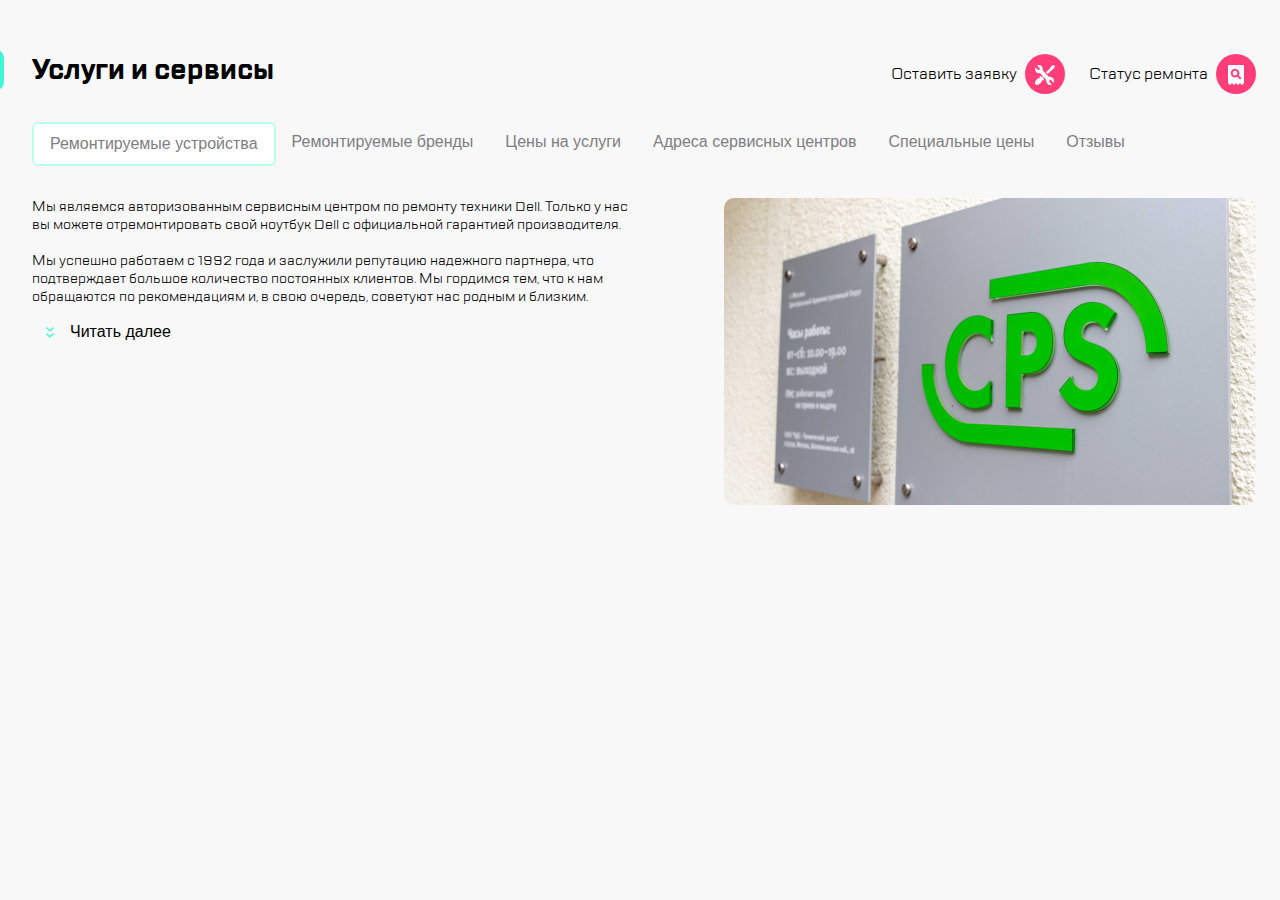
==== index.html @ 0f8582aa "image fix" ====
<!DOCTYPE html>
<html lang="ru">

<head>
    <meta charset="utf-8">
    <title>Сайт 1.3</title>
    <link rel="stylesheet" href="./styles/style.css">
    <link rel="stylesheet" href="./styles/buttons.css">
    <link rel="stylesheet" href="./styles/header.css">
    <link rel="stylesheet" href="./styles/main.css">
    <meta name="viewport" content="width=device-width, initial-scale=1">
</head>

<body>
    <header class="header">
        <section class="left-side">
            <ul class="left-side__buttons">
                <li><a href="" class="button menu-logo"></a></li>
            </ul>
            <img src="svg/logo.svg" class="logo">
        </section>
        <section class="right-side">
            <ul class="right-side__contacts-buttons">
                <li><a href="" class="button phone-logo"></a></li>
                <li><a href="" class="button chat-logo"></a></li>
                <li><a href="" class="button people-logo"></a></li>
            </ul>
            <ul class="right-side__service-buttons">
                <li><a href="" class="button service-logo"></a></li>
                <li><a href="" class="button search-logo"></a></li>
            </ul>
        </section>
    </header>
    <main class="main">
        <section class="title">
            <h1 class="title__text">Услуги и сервисы</h1>
            <ul class="title__buttons">
                <li>
                    <a href="#">
                        Оставить заявку
                        <button type="button" class="button service-logo"></button>
                    </a>
                </li>
                <li>
                    <a href="#">
                        Статус ремонта
                        <button type="button" class="button search-logo"></button>
                    </a>
                </li>
            </ul>
        </section>
        <nav class="nav">
            <ul class="nav__list">
                <li><button class="nav__button nav__button--active">Ремонтируемые устройства</button></li>
                <li><button class="nav__button">Ремонтируемые бренды</button></li>
                <li><button class="nav__button">Цены на услуги</button></li>
                <li><button class="nav__button">Адреса сервисных центров</button></li>
                <li><button class="nav__button">Специальные цены</button></li>
                <li><button class="nav__button">Отзывы</button></li>
            </ul>
        </nav>

        <article class="content">
            <div class="container">
                <div class="container__text">
                    <!-- TODO -->
                    <p>
                        Мы являемся авторизованным сервисным центром по ремонту техники Dell. Только у нас вы можете
                        отремонтировать свой ноутбук Dell с официальной гарантией производителя.
                    </p>
                    <br>
                    <p>
                        Мы успешно работаем с 1992 года и заслужили репутацию надежного партнера, что подтверждает
                        большое
                        количество постоянных клиентов. Мы гордимся тем, что к нам обращаются по рекомендациям и, в свою
                        очередь, советуют нас родным и близким.
                    </p>
                </div>
                <button class="more-button">
                    <img src="svg/readmore.svg" alt="" class="more-button__image">
                    <p class="more-button__text">Читать далее</p>
                </button>
            </div>
            <div class="image-container">
                <img src="./images/img.png" alt="CPS Logo" class="image-container__image">
            </div>
        </article>
    </main>
</body>

</html>
---- styles/style.css ----
.title {
    box-sizing: border-box;
    display: flex;
    align-items: center;
    justify-content: space-between;
}

.main {
    margin: 16px;
}

.title__text {
    font-size: 28px;
    font-family: "TTLakes";
    font-weight: 900;
    line-height: 40px;
    margin-top: 8px;
    margin-bottom: 16px;
}

.title__text::before {
    content: "";
    position: absolute;
    left: -4px;
    border-left: 8px solid #41F6D7;
    border-top-right-radius: 10px;
    border-bottom-right-radius: 10px;
    height: 40px;
}


.title__buttons {
    display: none;
}

.title__buttons li a {
    margin-left: 24px;
}

.title__buttons li a {
    color: black;
    font-size: 16px;
    display: flex;
    align-items: center;
}

.title__buttons li a button {
    margin-left: 8px;
}


.nav__list {
    display: flex;
    white-space: pre;
    overflow: hidden;
    overflow-x: scroll;
    scrollbar-width: none;
    -ms-overflow-style: none;
    margin: 8px 0px;
}

.nav__list::-webkit-scrollbar {
    width: 0;
    height: 0;
}

.nav__button {
    color: #7E7E82;
    font-size: 16px;
    line-height: 24px;
    background-color: #F8F8F8;
    padding: 8px 16px;
}

.nav__button--active {
    background-color: white;
    border: 2px solid #B8FFEC;
    border-radius: 6px;
}


.content {
    display: flex;
    flex-direction: column;
    justify-content: space-between;
}

.container__text {
    /* TODO */
    font-size: 14px;
    line-height: 18px;
    margin: 16px 0px;
    overflow: hidden;
    display: -webkit-box;
    -webkit-line-clamp: 3;
    -webkit-box-orient: vertical;

}

.more-button {
    display: flex;
    background-color: #F8F8F8;
    align-items: center;
    font-size: 16px;
}

.more-button * {
    padding: 0px 8px;
}

.image-container {
    margin-top: 16px;
    display: flex;
    justify-content: center;
    padding-bottom: 0;
}

.image-container img {
    max-width: 100%;
}

@media (min-width:768px) {

    .main {
        margin: 24px;
    }

    .nav__list {
        margin: 16px 0px;
    }

    .content {
        flex-direction: row;
    }

    .container {
        max-width: 50%;
    }

    .container__text {
        -webkit-line-clamp: 5;
    }

    .image-container {
        margin-left: 48px;
    }

    .image-container img {
        border-radius: 10px;
    }
}

@media(min-width:1120px) {
    .main {
        margin-left: 32px;
        margin-top: 42px;
    }

    .title__buttons {
        display: flex;
    }

    .nav__list {
        flex-wrap: wrap;
    }

    .image-container {
        margin-left: 36px;
    }

    .container__text {
        /* TODO */
        display: block;

    }
}

/*
.navigation__menu {
    display: flex;
    overflow-y: scroll;
    scrollbar-width: none;
    -ms-overflow-style: none;
    list-style: none;
    font-size: 16px;
    text-decoration: none;
}

.navigation__menu li:first-child {
    border: 2px solid #B8FFEC;
    border-radius: 6px;
    background-color: white;
}

.navigation__menu::-webkit-scrollbar {
    width: 0;
    height: 0;
}
/*
---- styles/buttons.css ----
.button {
    width: 40px;
    height: 40px;
    background-color: #FF3E79;
    border-radius: 50%;
    display: flex;
    justify-content: center;
    align-items: center;
}

.chat-logo::before {
    content: url("data:image/svg+xml,%3Csvg width='20' height='20' viewBox='0 0 20 20' fill='none' xmlns='http://www.w3.org/2000/svg'%3E%3Cpath fill-rule='evenodd' clip-rule='evenodd' d='M18 0H2C0.9 0 0.01 0.9 0.01 2L0 20L4 15H18C19.1 15 20 14.1 20 13V2C20 0.9 19.1 0 18 0ZM11 11H5C4.45 11 4 10.55 4 10C4 9.45 4.45 9 5 9H11C11.55 9 12 9.45 12 10C12 10.55 11.55 11 11 11ZM15 6H5C4.45 6 4 5.55 4 5C4 4.45 4.45 4 5 4H15C15.55 4 16 4.45 16 5C16 5.55 15.55 6 15 6Z' fill='white'/%3E%3C/svg%3E%0A");
    padding-top: 5px;
}

.people-logo::before {
    content: url("data:image/svg+xml,%3Csvg width='20' height='18' viewBox='0 0 20 18' fill='none' xmlns='http://www.w3.org/2000/svg'%3E%3Cpath d='M10.5 9C12.9853 9 15 6.98528 15 4.5C15 2.01472 12.9853 0 10.5 0C8.01472 0 6 2.01472 6 4.5C6 6.98528 8.01472 9 10.5 9Z' fill='white'/%3E%3Cpath d='M0.0165859 16.6118C-0.113065 17.3412 0.535191 18 1.33903 18H18.6604C19.4902 18 20.1125 17.3412 19.9829 16.6118C19.2309 12.4 15.0561 10 9.99973 10C4.94333 10 0.768563 12.4 0.0165859 16.6118Z' fill='white'/%3E%3C/svg%3E%0A");
    padding-top: 4px;
}

.menu-logo::before {
    content: url("data:image/svg+xml,%3Csvg width='18' height='16' viewBox='0 0 18 16' fill='none' xmlns='http://www.w3.org/2000/svg'%3E%3Cpath fill-rule='evenodd' clip-rule='evenodd' d='M0 1C0 0.447715 0.447715 0 1 0H17C17.5523 0 18 0.447715 18 1C18 1.55228 17.5523 2 17 2H1C0.447716 2 0 1.55228 0 1ZM0 8C0 7.44772 0.447715 7 1 7H9C9.55228 7 10 7.44772 10 8C10 8.55229 9.55229 9 9 9H1C0.447715 9 0 8.55229 0 8ZM1 14C0.447715 14 0 14.4477 0 15C0 15.5523 0.447716 16 1 16H13C13.5523 16 14 15.5523 14 15C14 14.4477 13.5523 14 13 14H1Z' fill='white'/%3E%3C/svg%3E%0A");
    padding-top: 4.5px;
}

.phone-logo::before {
    content: url("data:image/svg+xml,%3Csvg width='18' height='18' viewBox='0 0 18 18' fill='none' xmlns='http://www.w3.org/2000/svg'%3E%3Cpath fill-rule='evenodd' clip-rule='evenodd' d='M1.76019 12.25L4.30019 11.96C4.91019 11.89 5.51019 12.1 5.94019 12.53L7.78019 14.37C10.6102 12.93 12.9302 10.62 14.3702 7.78L12.5202 5.93C12.0902 5.5 11.8802 4.9 11.9502 4.29L12.2402 1.77C12.3602 0.76 13.2102 0 14.2302 0H15.9602C17.0902 0 18.0302 0.94 17.9602 2.07C17.4302 10.61 10.6002 17.43 2.07019 17.96C0.940193 18.03 0.00019455 17.09 0.00019455 15.96V14.23C-0.00980545 13.22 0.750193 12.37 1.76019 12.25Z' fill='white'/%3E%3C/svg%3E%0A");
    padding-top: 4px;
}

.search-logo::before {
    content: url("data:image/svg+xml,%3Csvg width='16' height='20' viewBox='0 0 16 20' fill='none' xmlns='http://www.w3.org/2000/svg'%3E%3Cpath fill-rule='evenodd' clip-rule='evenodd' d='M0 1C0 0.447715 0.447715 0 1 0H15C15.5523 0 16 0.447716 16 1V18.5C15.1716 18.5 14.5001 19.1715 14.5 19.9999H13.5C13.4999 19.1715 12.8284 18.5 12 18.5C11.1716 18.5 10.5001 19.1715 10.5 19.9999H9.5C9.49994 19.1715 8.82839 18.5 8 18.5C7.17161 18.5 6.50006 19.1715 6.5 19.9999H5.5C5.49994 19.1715 4.82839 18.5 4 18.5C3.17161 18.5 2.50006 19.1715 2.5 19.9999H1.5C1.49994 19.1715 0.828392 18.5 0 18.5V1ZM9.41635 11.7884C8.55361 12.3444 7.47039 12.5936 6.32965 12.3827C4.52748 12.0472 3.08957 10.5327 2.85951 8.71142C2.49524 5.82612 4.94926 3.42012 7.85383 3.88023C9.656 4.1678 11.1035 5.644 11.4007 7.43652C11.5828 8.54846 11.324 9.57413 10.7872 10.4273L12.8961 12.5265C13.2699 12.9004 13.2699 13.5138 12.8961 13.8877C12.5126 14.2711 11.8991 14.2711 11.5253 13.8973L9.41635 11.7884ZM4.70588 8.05882C4.70588 6.76 5.76 5.70588 7.05882 5.70588C8.35765 5.70588 9.41177 6.76 9.41177 8.05882C9.41177 9.35765 8.35765 10.4118 7.05882 10.4118C5.76 10.4118 4.70588 9.35765 4.70588 8.05882Z' fill='white'/%3E%3C/svg%3E%0A");
    padding-top: 5px;
}

.service-logo::before {
    content: url("data:image/svg+xml,%3Csvg width='20' height='20' viewBox='0 0 20 20' fill='none' xmlns='http://www.w3.org/2000/svg'%3E%3Cpath d='M8.25807 13.4583L8.66685 13.0494L6.94998 11.3322L6.54121 11.7411L6.33682 11.5367C6.0098 11.1687 5.68278 10.9643 5.35575 11.0052C5.11049 11.0052 4.9061 11.1687 4.74259 11.414C4.49732 11.8229 4.61996 12.2726 4.66083 12.5588C4.66083 12.6406 4.70171 12.6815 4.70171 12.7632C4.70171 12.8859 4.70171 13.0494 4.41557 13.0903C4.00679 13.213 3.47538 13.3356 2.94397 13.6218C2.20817 14.0307 1.71764 14.3987 1.4315 14.7666C-0.0809772 16.7291 0.000778159 18.4055 0.000778159 18.4872C0.000778159 18.6099 0.0416558 18.6917 0.123411 18.7325L1.22711 19.8773C1.30886 19.9591 1.39062 20 1.47237 20C1.47237 20 1.51325 20 1.59501 20C2.00378 20 3.47538 19.9182 5.19224 18.569C5.56014 18.2828 5.92804 17.7922 6.33682 17.0562C6.62296 16.5656 6.78647 16.0341 6.86823 15.5844C6.94998 15.2982 7.07262 15.2982 7.19525 15.2982C7.23613 15.2982 7.31788 15.339 7.39964 15.339C7.56315 15.3799 7.72666 15.4208 7.93105 15.4208C8.13544 15.4208 8.33983 15.3799 8.54421 15.2573C8.78948 15.0937 8.95299 14.8893 8.99387 14.644C9.03475 14.3169 8.87123 13.9898 8.50334 13.7036L8.25807 13.4583Z' fill='white'/%3E%3Cpath d='M16.884 4.87841L18.0188 4.32603C18.0609 4.28354 18.1449 4.24105 18.1869 4.19856L19.9101 1.86157C20.0362 1.69161 20.0362 1.43667 19.8681 1.3092L18.6913 0.119458C18.5652 -0.00801422 18.313 -0.0505049 18.1449 0.076967L15.8333 1.81908C15.7913 1.86157 15.7493 1.90406 15.7072 1.98905L15.1609 3.13629L11 7.21539L12.7652 9L16.884 4.87841Z' fill='white'/%3E%3Cpath d='M17.8527 13.0448C16.8636 12.0036 15.4393 11.6288 14.0941 12.0036L7.64527 5.17331C7.72439 4.79848 7.76396 4.46529 7.76396 4.09046C7.76396 3.04926 7.36832 2.00806 6.61661 1.21675C5.58796 0.0922529 4.04498 -0.282579 2.6207 0.217197C2.54157 0.258845 2.42288 0.383789 2.38331 0.550381C2.38331 0.675325 2.42288 0.800269 2.50201 0.925213L4.44062 2.96597C4.87582 3.42409 4.87582 4.21541 4.44062 4.67353C4.00542 5.13166 3.25371 5.13166 2.81851 4.67353L0.8799 2.63278C0.76121 2.54949 0.642519 2.50784 0.484265 2.54949C0.365574 2.54949 0.246884 2.67443 0.20732 2.79937C-0.267442 4.25705 0.0886295 5.88133 1.11728 6.96417C1.82943 7.75549 2.85808 8.17197 3.88673 8.17197C4.20324 8.17197 4.55931 8.13032 4.87582 8.04702L11.3642 14.8773C11.0082 16.2933 11.4038 17.7927 12.3533 18.8339C13.105 19.6252 14.0546 20 15.0832 20C15.5184 20 15.914 19.9167 16.3492 19.7918C16.4679 19.7501 16.5866 19.6252 16.6262 19.5002C16.6658 19.3753 16.6262 19.2087 16.5075 19.1254L14.5689 17.0846C14.3711 16.8764 14.2128 16.5432 14.2128 16.21C14.2128 15.8768 14.3315 15.5853 14.5689 15.3354C14.8063 15.0855 15.0832 14.9606 15.3997 14.9606C15.7162 14.9606 15.9932 15.0855 16.2306 15.3354L18.1692 17.3762C18.2879 17.4595 18.4065 17.5011 18.5252 17.5011C18.6439 17.4595 18.7626 17.3762 18.8022 17.2512C18.9209 16.8348 19 16.3766 19 15.9185C19 14.8356 18.6044 13.7944 17.8527 13.0448Z' fill='white'/%3E%3C/svg%3E%0A");
    padding-top: 5px;
}
---- styles/header.css ----
.header {
    display: flex;
    background-color: white;
    height: 88px;
    justify-content: space-between;
}

/* left side*/
.logo {
    height: 50px;
}

.left-side {
    display: flex;
    justify-content: center;
    align-items: center;
}

.left-side__buttons {
    padding: 24px 15px;
}

/*right side*/

.right-side {
    padding: 24px 16px 24px 0px;
    display: flex;
    align-items: center;
}

.right-side__service-buttons {
    display: flex;
    align-items: center;
}

.right-side__service-buttons li {
    display: flex;
    align-items: center;
    padding-left: 16px;
}

.right-side__service-buttons li:first-of-type {
    padding-left: 20px;
    border-left: 1px solid #EAEAEA;
    height: 32px;
}


.right-side__contacts-buttons {
    display: none;
}

.right-side__contacts-buttons li {
    margin-right: 16px
}

.right-side__contacts-buttons li:last-of-type {
    margin-right: 20px
}

@media (min-width:768px) {

    /*left side*/
    .left-side__buttons li {
        display: flex;
        align-items: center;
        border-right: 1px solid #EAEAEA;
        height: 32px;
        padding-right: 20px;
    }

    .left-side__buttons {
        padding: 24px 20px 24px 24px;
    }

    /*right side*/
    .right-side {
        padding-right: 24px;
    }

    .right-side__contacts-buttons {
        display: flex;
    }
}

@media(min-width:1120px) {
    .header {
        display: none;
    }
}
---- styles/main.css ----
@font-face {
    font-family: "TTLakes";
    font-style: bold;
    font-weight: 900;
    src: url("../fontes/TTLakes-Bold.ttf"),
        url("../fontes/TTLakes-Bold.woff") format("woff"),
        url("../fontes/TTLakes-Bold.eot") format("eot"),
}

@font-face {
    font-family: "TTLakes";
    font-style: normal;
    font-weight: 500;
    src: url("../fontes/TTLakes-Regular.ttf"),
        url("../fontes/TTLakes-Regular.woff2") format("woff2"),
        url("../fontes/TTLakes-Regular.woff") format("woff"),
        url("../fontes/TTLakes-Regular.eot") format("eot")
}

html {
    box-sizing: border-box;
}

body {
    margin: 0;
    background-color: #F8F8F8;
    font-family: "TTLakes";
    font-weight: 500;
}

ul,
li,
p {
    margin: 0;
    padding: 0;
    list-style: none;
}

a {
    text-decoration: none;
    color: #7E7E82
}

button {
    border: 0;
    cursor: pointer;
}
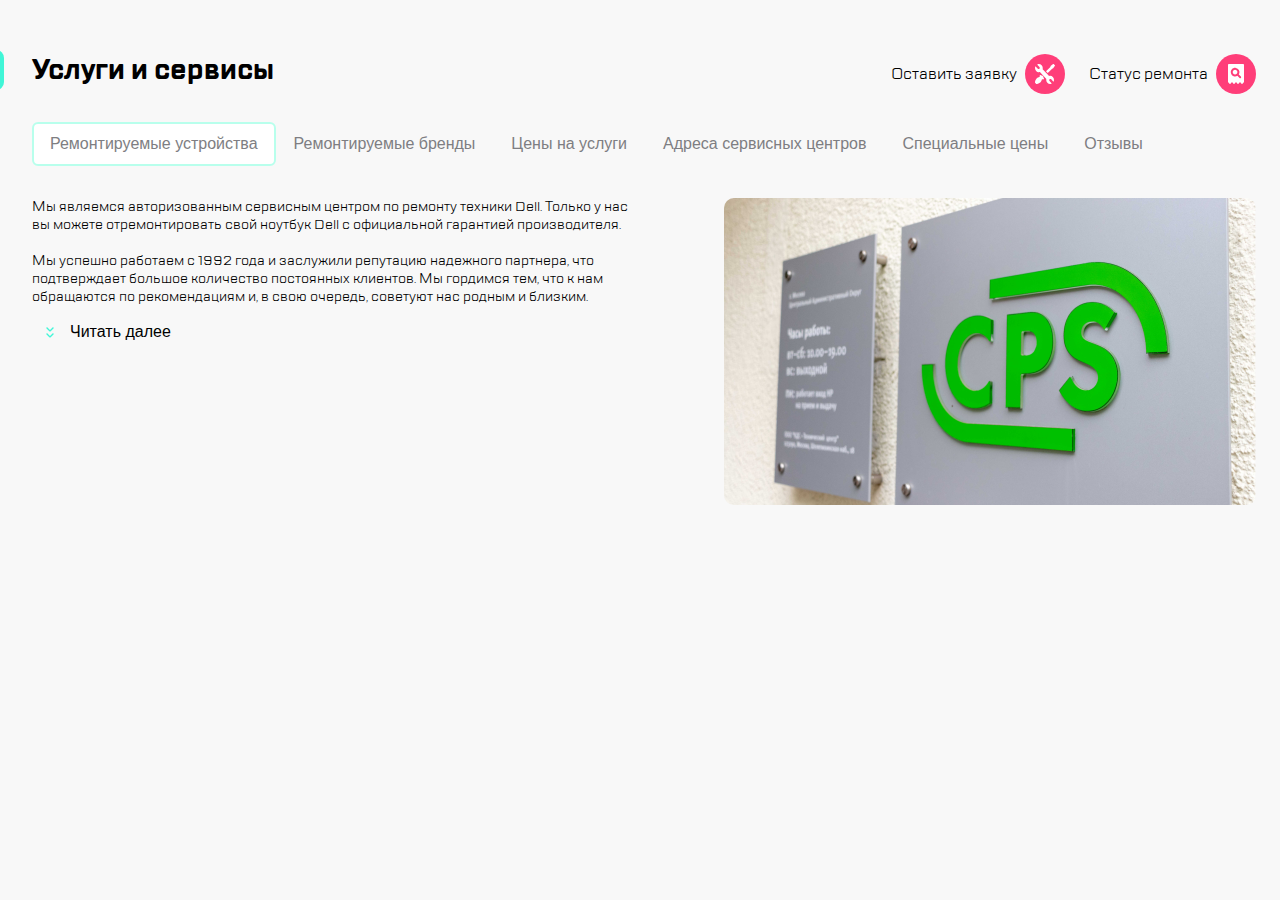
==== commit f3ca329c: "fix" ====
--- a/index.html
+++ b/index.html
@@ -1,91 +1,143 @@
 <!DOCTYPE html>
 <html lang="ru">
+  <head>
+    <meta charset="utf-8" />
+    <title>Сайт 1.3</title>
+    <link rel="stylesheet" href="./styles/style.css" />
+    <link rel="stylesheet" href="./styles/buttons.css" />
+    <link rel="stylesheet" href="./styles/header.css" />
+    <link rel="stylesheet" href="./styles/main.css" />
+    <meta name="viewport" content="width=device-width, initial-scale=1" />
+  </head>
 
-<head>
-    <meta charset="utf-8">
-    <title>Сайт 1.3</title>
-    <link rel="stylesheet" href="./styles/style.css">
-    <link rel="stylesheet" href="./styles/buttons.css">
-    <link rel="stylesheet" href="./styles/header.css">
-    <link rel="stylesheet" href="./styles/main.css">
-    <meta name="viewport" content="width=device-width, initial-scale=1">
-</head>
-
-<body>
+  <body>
     <header class="header">
-        <section class="left-side">
-            <ul class="left-side__buttons">
-                <li><a href="" class="button menu-logo"></a></li>
-            </ul>
-            <img src="svg/logo.svg" class="logo">
-        </section>
-        <section class="right-side">
-            <ul class="right-side__contacts-buttons">
-                <li><a href="" class="button phone-logo"></a></li>
-                <li><a href="" class="button chat-logo"></a></li>
-                <li><a href="" class="button people-logo"></a></li>
-            </ul>
-            <ul class="right-side__service-buttons">
-                <li><a href="" class="button service-logo"></a></li>
-                <li><a href="" class="button search-logo"></a></li>
-            </ul>
-        </section>
+      <section class="left-side">
+        <ul class="left-side__buttons">
+          <li><a href="#" class="button menu-logo" aria-label="Меню"></a></li>
+        </ul>
+        <img src="./assets/icons/logo.svg" class="logo" />
+      </section>
+      <section class="right-side">
+        <ul class="right-side__contacts-buttons">
+          <li>
+            <a href="#" class="button phone-logo" aria-label="Звонок"></a>
+          </li>
+          <li><a href="#" class="button chat-logo" aria-label="Чат"></a></li>
+          <li>
+            <a
+              href="#"
+              class="button people-logo"
+              aria-label="Личный кабинет"
+            ></a>
+          </li>
+        </ul>
+        <ul class="right-side__service-buttons">
+          <li>
+            <a
+              href="#"
+              class="button service-logo"
+              aria-label="Оставить заявку"
+            ></a>
+          </li>
+          <li>
+            <a
+              href="#"
+              class="button search-logo"
+              aria-label="Статус ремонта"
+            ></a>
+          </li>
+        </ul>
+      </section>
     </header>
     <main class="main">
-        <section class="title">
-            <h1 class="title__text">Услуги и сервисы</h1>
-            <ul class="title__buttons">
-                <li>
-                    <a href="#">
-                        Оставить заявку
-                        <button type="button" class="button service-logo"></button>
-                    </a>
-                </li>
-                <li>
-                    <a href="#">
-                        Статус ремонта
-                        <button type="button" class="button search-logo"></button>
-                    </a>
-                </li>
-            </ul>
-        </section>
-        <nav class="nav">
-            <ul class="nav__list">
-                <li><button class="nav__button nav__button--active">Ремонтируемые устройства</button></li>
-                <li><button class="nav__button">Ремонтируемые бренды</button></li>
-                <li><button class="nav__button">Цены на услуги</button></li>
-                <li><button class="nav__button">Адреса сервисных центров</button></li>
-                <li><button class="nav__button">Специальные цены</button></li>
-                <li><button class="nav__button">Отзывы</button></li>
-            </ul>
-        </nav>
+      <section class="title">
+        <h1 class="title__text">Услуги и сервисы</h1>
+        <ul class="title__buttons">
+          <li>
+            <a href="#" aria-label="Оставить заявку">
+              Оставить заявку
+              <div class="button service-logo"></div>
+            </a>
+          </li>
+          <li>
+            <a href="#" aria-label="Статус ремонта">
+              Статус ремонта
+              <div class="button search-logo"></div>
+            </a>
+          </li>
+        </ul>
+      </section>
+      <nav class="nav">
+        <ul class="nav__list">
+          <li>
+            <button
+              class="nav__button"
+              autofocus
+              aria-label="Ремонтируемые устройства"
+            >
+              Ремонтируемые устройства
+            </button>
+          </li>
+          <li>
+            <button class="nav__button" aria-label="Ремонтируемые бренды">
+              Ремонтируемые бренды
+            </button>
+          </li>
+          <li>
+            <button class="nav__button" aria-label="Цены на услуги">
+              Цены на услуги
+            </button>
+          </li>
+          <li>
+            <button class="nav__button" aria-label="Адреса сервисных центров">
+              Адреса сервисных центров
+            </button>
+          </li>
+          <li>
+            <button class="nav__button" aria-label="Специальные цены">
+              Специальные цены
+            </button>
+          </li>
+          <li>
+            <button class="nav__button" aria-label="Отзывы">Отзывы</button>
+          </li>
+        </ul>
+      </nav>
 
-        <article class="content">
-            <div class="container">
-                <div class="container__text">
-                    <!-- TODO -->
-                    <p>
-                        Мы являемся авторизованным сервисным центром по ремонту техники Dell. Только у нас вы можете
-                        отремонтировать свой ноутбук Dell с официальной гарантией производителя.
-                    </p>
-                    <br>
-                    <p>
-                        Мы успешно работаем с 1992 года и заслужили репутацию надежного партнера, что подтверждает
-                        большое
-                        количество постоянных клиентов. Мы гордимся тем, что к нам обращаются по рекомендациям и, в свою
-                        очередь, советуют нас родным и близким.
-                    </p>
-                </div>
-                <button class="more-button">
-                    <img src="svg/readmore.svg" alt="" class="more-button__image">
-                    <p class="more-button__text">Читать далее</p>
-                </button>
-            </div>
-            <div class="image-container">
-                <img src="./images/img.png" alt="CPS Logo" class="image-container__image">
-            </div>
-        </article>
+      <article class="content">
+        <div class="container">
+          <div class="container__text">
+            <p>
+              Мы являемся авторизованным сервисным центром по ремонту техники
+              Dell. Только у нас вы можете отремонтировать свой ноутбук Dell с
+              официальной гарантией производителя.
+            </p>
+            <br />
+            <p>
+              Мы успешно работаем с 1992 года и заслужили репутацию надежного
+              партнера, что подтверждает большое количество постоянных клиентов.
+              Мы гордимся тем, что к нам обращаются по рекомендациям и, в свою
+              очередь, советуют нас родным и близким.
+            </p>
+          </div>
+          <button class="more-button" aria-label="Читать далее">
+            <img
+              src="./assets/icons/readmore.svg"
+              alt=""
+              class="more-button__image"
+            />
+            <p class="more-button__text">Читать далее</p>
+          </button>
+        </div>
+        <div class="image-container">
+          <img
+            src="./assets/images/img.png"
+            alt="CPS Logo"
+            class="image-container__image"
+          />
+        </div>
+      </article>
     </main>
-</body>
-
-</html>+  </body>
+</html>
--- a/styles/style.css
+++ b/styles/style.css
@@ -1,199 +1,169 @@
 .title {
-    box-sizing: border-box;
-    display: flex;
-    align-items: center;
-    justify-content: space-between;
+  box-sizing: border-box;
+  display: flex;
+  align-items: center;
+  justify-content: space-between;
 }
 
 .main {
-    margin: 16px;
+  margin: 16px;
 }
 
 .title__text {
-    font-size: 28px;
-    font-family: "TTLakes";
-    font-weight: 900;
-    line-height: 40px;
-    margin-top: 8px;
-    margin-bottom: 16px;
+  font-size: 28px;
+  font-family: "TTLakes";
+  font-weight: 900;
+  line-height: 40px;
+  margin-top: 8px;
+  margin-bottom: 16px;
 }
 
 .title__text::before {
-    content: "";
-    position: absolute;
-    left: -4px;
-    border-left: 8px solid #41F6D7;
-    border-top-right-radius: 10px;
-    border-bottom-right-radius: 10px;
-    height: 40px;
+  content: "";
+  position: absolute;
+  left: -4px;
+  border-left: 8px solid #41f6d7;
+  border-top-right-radius: 10px;
+  border-bottom-right-radius: 10px;
+  height: 40px;
 }
 
-
 .title__buttons {
-    display: none;
+  display: none;
 }
 
 .title__buttons li a {
-    margin-left: 24px;
+  margin-left: 24px;
 }
 
 .title__buttons li a {
-    color: black;
-    font-size: 16px;
-    display: flex;
-    align-items: center;
+  color: black;
+  font-size: 16px;
+  display: flex;
+  align-items: center;
 }
 
-.title__buttons li a button {
-    margin-left: 8px;
+.title__buttons li a * {
+  margin-left: 8px;
 }
 
-
 .nav__list {
-    display: flex;
-    white-space: pre;
-    overflow: hidden;
-    overflow-x: scroll;
-    scrollbar-width: none;
-    -ms-overflow-style: none;
-    margin: 8px 0px;
+  display: flex;
+  white-space: pre;
+  overflow: hidden;
+  overflow-x: scroll;
+  scrollbar-width: none;
+  -ms-overflow-style: none;
+  margin: 8px 0px;
+  white-space: nowrap;
 }
 
 .nav__list::-webkit-scrollbar {
-    width: 0;
-    height: 0;
+  width: 0;
+  height: 0;
 }
 
 .nav__button {
-    color: #7E7E82;
-    font-size: 16px;
-    line-height: 24px;
-    background-color: #F8F8F8;
-    padding: 8px 16px;
+  color: #7e7e82;
+  font-size: 16px;
+  line-height: 24px;
+  padding: 8px 16px;
+  border: 2px solid rgba(0, 0, 0, 0);
 }
 
-.nav__button--active {
-    background-color: white;
-    border: 2px solid #B8FFEC;
-    border-radius: 6px;
+.nav__button:focus,
+.nav__button:active {
+  background-color: white;
+  border: 2px solid #b8ffec;
+  border-radius: 6px;
+  outline: none;
 }
 
-
 .content {
-    display: flex;
-    flex-direction: column;
-    justify-content: space-between;
+  display: flex;
+  flex-direction: column;
+  justify-content: space-between;
 }
 
 .container__text {
-    /* TODO */
-    font-size: 14px;
-    line-height: 18px;
-    margin: 16px 0px;
-    overflow: hidden;
-    display: -webkit-box;
-    -webkit-line-clamp: 3;
-    -webkit-box-orient: vertical;
-
+  font-size: 14px;
+  line-height: 18px;
+  margin: 16px 0px;
+  overflow: hidden;
+  display: -webkit-box;
+  -webkit-line-clamp: 3;
+  -webkit-box-orient: vertical;
 }
 
 .more-button {
-    display: flex;
-    background-color: #F8F8F8;
-    align-items: center;
-    font-size: 16px;
+  display: flex;
+  align-items: center;
+  font-size: 16px;
 }
 
 .more-button * {
-    padding: 0px 8px;
+  padding: 0px 8px;
 }
 
 .image-container {
-    margin-top: 16px;
-    display: flex;
-    justify-content: center;
-    padding-bottom: 0;
+  margin-top: 16px;
+  display: flex;
+  justify-content: center;
+  padding-bottom: 0;
 }
 
 .image-container img {
-    max-width: 100%;
+  max-width: 100%;
+}
+@media (min-width: 768px) {
+  .main {
+    margin: 24px;
+  }
+
+  .nav__list {
+    margin: 16px 0px;
+  }
+
+  .content {
+    flex-direction: row;
+  }
+
+  .container {
+    max-width: 50%;
+  }
+
+  .container__text {
+    -webkit-line-clamp: 5;
+  }
+
+  .image-container {
+    margin-left: 48px;
+  }
+
+  .image-container img {
+    border-radius: 10px;
+  }
 }
 
-@media (min-width:768px) {
+@media (min-width: 1120px) {
+  .main {
+    margin-left: 32px;
+    margin-top: 42px;
+  }
 
-    .main {
-        margin: 24px;
-    }
+  .title__buttons {
+    display: flex;
+  }
 
-    .nav__list {
-        margin: 16px 0px;
-    }
+  .nav__list {
+    flex-wrap: wrap;
+  }
 
-    .content {
-        flex-direction: row;
-    }
+  .image-container {
+    margin-left: 36px;
+  }
 
-    .container {
-        max-width: 50%;
-    }
-
-    .container__text {
-        -webkit-line-clamp: 5;
-    }
-
-    .image-container {
-        margin-left: 48px;
-    }
-
-    .image-container img {
-        border-radius: 10px;
-    }
+  .container__text {
+    display: block;
+  }
 }
-
-@media(min-width:1120px) {
-    .main {
-        margin-left: 32px;
-        margin-top: 42px;
-    }
-
-    .title__buttons {
-        display: flex;
-    }
-
-    .nav__list {
-        flex-wrap: wrap;
-    }
-
-    .image-container {
-        margin-left: 36px;
-    }
-
-    .container__text {
-        /* TODO */
-        display: block;
-
-    }
-}
-
-/*
-.navigation__menu {
-    display: flex;
-    overflow-y: scroll;
-    scrollbar-width: none;
-    -ms-overflow-style: none;
-    list-style: none;
-    font-size: 16px;
-    text-decoration: none;
-}
-
-.navigation__menu li:first-child {
-    border: 2px solid #B8FFEC;
-    border-radius: 6px;
-    background-color: white;
-}
-
-.navigation__menu::-webkit-scrollbar {
-    width: 0;
-    height: 0;
-}
-/*--- a/styles/buttons.css
+++ b/styles/buttons.css
@@ -1,39 +1,39 @@
 .button {
-    width: 40px;
-    height: 40px;
-    background-color: #FF3E79;
-    border-radius: 50%;
-    display: flex;
-    justify-content: center;
-    align-items: center;
+  width: 40px;
+  height: 40px;
+  background-color: #ff3e79;
+  border-radius: 50%;
+  display: flex;
+  justify-content: center;
+  align-items: center;
 }
 
 .chat-logo::before {
-    content: url("data:image/svg+xml,%3Csvg width='20' height='20' viewBox='0 0 20 20' fill='none' xmlns='http://www.w3.org/2000/svg'%3E%3Cpath fill-rule='evenodd' clip-rule='evenodd' d='M18 0H2C0.9 0 0.01 0.9 0.01 2L0 20L4 15H18C19.1 15 20 14.1 20 13V2C20 0.9 19.1 0 18 0ZM11 11H5C4.45 11 4 10.55 4 10C4 9.45 4.45 9 5 9H11C11.55 9 12 9.45 12 10C12 10.55 11.55 11 11 11ZM15 6H5C4.45 6 4 5.55 4 5C4 4.45 4.45 4 5 4H15C15.55 4 16 4.45 16 5C16 5.55 15.55 6 15 6Z' fill='white'/%3E%3C/svg%3E%0A");
-    padding-top: 5px;
+  content: url("data:image/svg+xml,%3Csvg width='20' height='20' viewBox='0 0 20 20' fill='none' xmlns='http://www.w3.org/2000/svg'%3E%3Cpath fill-rule='evenodd' clip-rule='evenodd' d='M18 0H2C0.9 0 0.01 0.9 0.01 2L0 20L4 15H18C19.1 15 20 14.1 20 13V2C20 0.9 19.1 0 18 0ZM11 11H5C4.45 11 4 10.55 4 10C4 9.45 4.45 9 5 9H11C11.55 9 12 9.45 12 10C12 10.55 11.55 11 11 11ZM15 6H5C4.45 6 4 5.55 4 5C4 4.45 4.45 4 5 4H15C15.55 4 16 4.45 16 5C16 5.55 15.55 6 15 6Z' fill='white'/%3E%3C/svg%3E%0A");
+  padding-top: 5px;
 }
 
 .people-logo::before {
-    content: url("data:image/svg+xml,%3Csvg width='20' height='18' viewBox='0 0 20 18' fill='none' xmlns='http://www.w3.org/2000/svg'%3E%3Cpath d='M10.5 9C12.9853 9 15 6.98528 15 4.5C15 2.01472 12.9853 0 10.5 0C8.01472 0 6 2.01472 6 4.5C6 6.98528 8.01472 9 10.5 9Z' fill='white'/%3E%3Cpath d='M0.0165859 16.6118C-0.113065 17.3412 0.535191 18 1.33903 18H18.6604C19.4902 18 20.1125 17.3412 19.9829 16.6118C19.2309 12.4 15.0561 10 9.99973 10C4.94333 10 0.768563 12.4 0.0165859 16.6118Z' fill='white'/%3E%3C/svg%3E%0A");
-    padding-top: 4px;
+  content: url("data:image/svg+xml,%3Csvg width='20' height='18' viewBox='0 0 20 18' fill='none' xmlns='http://www.w3.org/2000/svg'%3E%3Cpath d='M10.5 9C12.9853 9 15 6.98528 15 4.5C15 2.01472 12.9853 0 10.5 0C8.01472 0 6 2.01472 6 4.5C6 6.98528 8.01472 9 10.5 9Z' fill='white'/%3E%3Cpath d='M0.0165859 16.6118C-0.113065 17.3412 0.535191 18 1.33903 18H18.6604C19.4902 18 20.1125 17.3412 19.9829 16.6118C19.2309 12.4 15.0561 10 9.99973 10C4.94333 10 0.768563 12.4 0.0165859 16.6118Z' fill='white'/%3E%3C/svg%3E%0A");
+  padding-top: 4px;
 }
 
 .menu-logo::before {
-    content: url("data:image/svg+xml,%3Csvg width='18' height='16' viewBox='0 0 18 16' fill='none' xmlns='http://www.w3.org/2000/svg'%3E%3Cpath fill-rule='evenodd' clip-rule='evenodd' d='M0 1C0 0.447715 0.447715 0 1 0H17C17.5523 0 18 0.447715 18 1C18 1.55228 17.5523 2 17 2H1C0.447716 2 0 1.55228 0 1ZM0 8C0 7.44772 0.447715 7 1 7H9C9.55228 7 10 7.44772 10 8C10 8.55229 9.55229 9 9 9H1C0.447715 9 0 8.55229 0 8ZM1 14C0.447715 14 0 14.4477 0 15C0 15.5523 0.447716 16 1 16H13C13.5523 16 14 15.5523 14 15C14 14.4477 13.5523 14 13 14H1Z' fill='white'/%3E%3C/svg%3E%0A");
-    padding-top: 4.5px;
+  content: url("data:image/svg+xml,%3Csvg width='18' height='16' viewBox='0 0 18 16' fill='none' xmlns='http://www.w3.org/2000/svg'%3E%3Cpath fill-rule='evenodd' clip-rule='evenodd' d='M0 1C0 0.447715 0.447715 0 1 0H17C17.5523 0 18 0.447715 18 1C18 1.55228 17.5523 2 17 2H1C0.447716 2 0 1.55228 0 1ZM0 8C0 7.44772 0.447715 7 1 7H9C9.55228 7 10 7.44772 10 8C10 8.55229 9.55229 9 9 9H1C0.447715 9 0 8.55229 0 8ZM1 14C0.447715 14 0 14.4477 0 15C0 15.5523 0.447716 16 1 16H13C13.5523 16 14 15.5523 14 15C14 14.4477 13.5523 14 13 14H1Z' fill='white'/%3E%3C/svg%3E%0A");
+  padding-top: 4.5px;
 }
 
 .phone-logo::before {
-    content: url("data:image/svg+xml,%3Csvg width='18' height='18' viewBox='0 0 18 18' fill='none' xmlns='http://www.w3.org/2000/svg'%3E%3Cpath fill-rule='evenodd' clip-rule='evenodd' d='M1.76019 12.25L4.30019 11.96C4.91019 11.89 5.51019 12.1 5.94019 12.53L7.78019 14.37C10.6102 12.93 12.9302 10.62 14.3702 7.78L12.5202 5.93C12.0902 5.5 11.8802 4.9 11.9502 4.29L12.2402 1.77C12.3602 0.76 13.2102 0 14.2302 0H15.9602C17.0902 0 18.0302 0.94 17.9602 2.07C17.4302 10.61 10.6002 17.43 2.07019 17.96C0.940193 18.03 0.00019455 17.09 0.00019455 15.96V14.23C-0.00980545 13.22 0.750193 12.37 1.76019 12.25Z' fill='white'/%3E%3C/svg%3E%0A");
-    padding-top: 4px;
+  content: url("data:image/svg+xml,%3Csvg width='18' height='18' viewBox='0 0 18 18' fill='none' xmlns='http://www.w3.org/2000/svg'%3E%3Cpath fill-rule='evenodd' clip-rule='evenodd' d='M1.76019 12.25L4.30019 11.96C4.91019 11.89 5.51019 12.1 5.94019 12.53L7.78019 14.37C10.6102 12.93 12.9302 10.62 14.3702 7.78L12.5202 5.93C12.0902 5.5 11.8802 4.9 11.9502 4.29L12.2402 1.77C12.3602 0.76 13.2102 0 14.2302 0H15.9602C17.0902 0 18.0302 0.94 17.9602 2.07C17.4302 10.61 10.6002 17.43 2.07019 17.96C0.940193 18.03 0.00019455 17.09 0.00019455 15.96V14.23C-0.00980545 13.22 0.750193 12.37 1.76019 12.25Z' fill='white'/%3E%3C/svg%3E%0A");
+  padding-top: 4px;
 }
 
 .search-logo::before {
-    content: url("data:image/svg+xml,%3Csvg width='16' height='20' viewBox='0 0 16 20' fill='none' xmlns='http://www.w3.org/2000/svg'%3E%3Cpath fill-rule='evenodd' clip-rule='evenodd' d='M0 1C0 0.447715 0.447715 0 1 0H15C15.5523 0 16 0.447716 16 1V18.5C15.1716 18.5 14.5001 19.1715 14.5 19.9999H13.5C13.4999 19.1715 12.8284 18.5 12 18.5C11.1716 18.5 10.5001 19.1715 10.5 19.9999H9.5C9.49994 19.1715 8.82839 18.5 8 18.5C7.17161 18.5 6.50006 19.1715 6.5 19.9999H5.5C5.49994 19.1715 4.82839 18.5 4 18.5C3.17161 18.5 2.50006 19.1715 2.5 19.9999H1.5C1.49994 19.1715 0.828392 18.5 0 18.5V1ZM9.41635 11.7884C8.55361 12.3444 7.47039 12.5936 6.32965 12.3827C4.52748 12.0472 3.08957 10.5327 2.85951 8.71142C2.49524 5.82612 4.94926 3.42012 7.85383 3.88023C9.656 4.1678 11.1035 5.644 11.4007 7.43652C11.5828 8.54846 11.324 9.57413 10.7872 10.4273L12.8961 12.5265C13.2699 12.9004 13.2699 13.5138 12.8961 13.8877C12.5126 14.2711 11.8991 14.2711 11.5253 13.8973L9.41635 11.7884ZM4.70588 8.05882C4.70588 6.76 5.76 5.70588 7.05882 5.70588C8.35765 5.70588 9.41177 6.76 9.41177 8.05882C9.41177 9.35765 8.35765 10.4118 7.05882 10.4118C5.76 10.4118 4.70588 9.35765 4.70588 8.05882Z' fill='white'/%3E%3C/svg%3E%0A");
-    padding-top: 5px;
+  content: url("data:image/svg+xml,%3Csvg width='16' height='20' viewBox='0 0 16 20' fill='none' xmlns='http://www.w3.org/2000/svg'%3E%3Cpath fill-rule='evenodd' clip-rule='evenodd' d='M0 1C0 0.447715 0.447715 0 1 0H15C15.5523 0 16 0.447716 16 1V18.5C15.1716 18.5 14.5001 19.1715 14.5 19.9999H13.5C13.4999 19.1715 12.8284 18.5 12 18.5C11.1716 18.5 10.5001 19.1715 10.5 19.9999H9.5C9.49994 19.1715 8.82839 18.5 8 18.5C7.17161 18.5 6.50006 19.1715 6.5 19.9999H5.5C5.49994 19.1715 4.82839 18.5 4 18.5C3.17161 18.5 2.50006 19.1715 2.5 19.9999H1.5C1.49994 19.1715 0.828392 18.5 0 18.5V1ZM9.41635 11.7884C8.55361 12.3444 7.47039 12.5936 6.32965 12.3827C4.52748 12.0472 3.08957 10.5327 2.85951 8.71142C2.49524 5.82612 4.94926 3.42012 7.85383 3.88023C9.656 4.1678 11.1035 5.644 11.4007 7.43652C11.5828 8.54846 11.324 9.57413 10.7872 10.4273L12.8961 12.5265C13.2699 12.9004 13.2699 13.5138 12.8961 13.8877C12.5126 14.2711 11.8991 14.2711 11.5253 13.8973L9.41635 11.7884ZM4.70588 8.05882C4.70588 6.76 5.76 5.70588 7.05882 5.70588C8.35765 5.70588 9.41177 6.76 9.41177 8.05882C9.41177 9.35765 8.35765 10.4118 7.05882 10.4118C5.76 10.4118 4.70588 9.35765 4.70588 8.05882Z' fill='white'/%3E%3C/svg%3E%0A");
+  padding-top: 5px;
 }
 
 .service-logo::before {
-    content: url("data:image/svg+xml,%3Csvg width='20' height='20' viewBox='0 0 20 20' fill='none' xmlns='http://www.w3.org/2000/svg'%3E%3Cpath d='M8.25807 13.4583L8.66685 13.0494L6.94998 11.3322L6.54121 11.7411L6.33682 11.5367C6.0098 11.1687 5.68278 10.9643 5.35575 11.0052C5.11049 11.0052 4.9061 11.1687 4.74259 11.414C4.49732 11.8229 4.61996 12.2726 4.66083 12.5588C4.66083 12.6406 4.70171 12.6815 4.70171 12.7632C4.70171 12.8859 4.70171 13.0494 4.41557 13.0903C4.00679 13.213 3.47538 13.3356 2.94397 13.6218C2.20817 14.0307 1.71764 14.3987 1.4315 14.7666C-0.0809772 16.7291 0.000778159 18.4055 0.000778159 18.4872C0.000778159 18.6099 0.0416558 18.6917 0.123411 18.7325L1.22711 19.8773C1.30886 19.9591 1.39062 20 1.47237 20C1.47237 20 1.51325 20 1.59501 20C2.00378 20 3.47538 19.9182 5.19224 18.569C5.56014 18.2828 5.92804 17.7922 6.33682 17.0562C6.62296 16.5656 6.78647 16.0341 6.86823 15.5844C6.94998 15.2982 7.07262 15.2982 7.19525 15.2982C7.23613 15.2982 7.31788 15.339 7.39964 15.339C7.56315 15.3799 7.72666 15.4208 7.93105 15.4208C8.13544 15.4208 8.33983 15.3799 8.54421 15.2573C8.78948 15.0937 8.95299 14.8893 8.99387 14.644C9.03475 14.3169 8.87123 13.9898 8.50334 13.7036L8.25807 13.4583Z' fill='white'/%3E%3Cpath d='M16.884 4.87841L18.0188 4.32603C18.0609 4.28354 18.1449 4.24105 18.1869 4.19856L19.9101 1.86157C20.0362 1.69161 20.0362 1.43667 19.8681 1.3092L18.6913 0.119458C18.5652 -0.00801422 18.313 -0.0505049 18.1449 0.076967L15.8333 1.81908C15.7913 1.86157 15.7493 1.90406 15.7072 1.98905L15.1609 3.13629L11 7.21539L12.7652 9L16.884 4.87841Z' fill='white'/%3E%3Cpath d='M17.8527 13.0448C16.8636 12.0036 15.4393 11.6288 14.0941 12.0036L7.64527 5.17331C7.72439 4.79848 7.76396 4.46529 7.76396 4.09046C7.76396 3.04926 7.36832 2.00806 6.61661 1.21675C5.58796 0.0922529 4.04498 -0.282579 2.6207 0.217197C2.54157 0.258845 2.42288 0.383789 2.38331 0.550381C2.38331 0.675325 2.42288 0.800269 2.50201 0.925213L4.44062 2.96597C4.87582 3.42409 4.87582 4.21541 4.44062 4.67353C4.00542 5.13166 3.25371 5.13166 2.81851 4.67353L0.8799 2.63278C0.76121 2.54949 0.642519 2.50784 0.484265 2.54949C0.365574 2.54949 0.246884 2.67443 0.20732 2.79937C-0.267442 4.25705 0.0886295 5.88133 1.11728 6.96417C1.82943 7.75549 2.85808 8.17197 3.88673 8.17197C4.20324 8.17197 4.55931 8.13032 4.87582 8.04702L11.3642 14.8773C11.0082 16.2933 11.4038 17.7927 12.3533 18.8339C13.105 19.6252 14.0546 20 15.0832 20C15.5184 20 15.914 19.9167 16.3492 19.7918C16.4679 19.7501 16.5866 19.6252 16.6262 19.5002C16.6658 19.3753 16.6262 19.2087 16.5075 19.1254L14.5689 17.0846C14.3711 16.8764 14.2128 16.5432 14.2128 16.21C14.2128 15.8768 14.3315 15.5853 14.5689 15.3354C14.8063 15.0855 15.0832 14.9606 15.3997 14.9606C15.7162 14.9606 15.9932 15.0855 16.2306 15.3354L18.1692 17.3762C18.2879 17.4595 18.4065 17.5011 18.5252 17.5011C18.6439 17.4595 18.7626 17.3762 18.8022 17.2512C18.9209 16.8348 19 16.3766 19 15.9185C19 14.8356 18.6044 13.7944 17.8527 13.0448Z' fill='white'/%3E%3C/svg%3E%0A");
-    padding-top: 5px;
-}+  content: url("data:image/svg+xml,%3Csvg width='20' height='20' viewBox='0 0 20 20' fill='none' xmlns='http://www.w3.org/2000/svg'%3E%3Cpath d='M8.25807 13.4583L8.66685 13.0494L6.94998 11.3322L6.54121 11.7411L6.33682 11.5367C6.0098 11.1687 5.68278 10.9643 5.35575 11.0052C5.11049 11.0052 4.9061 11.1687 4.74259 11.414C4.49732 11.8229 4.61996 12.2726 4.66083 12.5588C4.66083 12.6406 4.70171 12.6815 4.70171 12.7632C4.70171 12.8859 4.70171 13.0494 4.41557 13.0903C4.00679 13.213 3.47538 13.3356 2.94397 13.6218C2.20817 14.0307 1.71764 14.3987 1.4315 14.7666C-0.0809772 16.7291 0.000778159 18.4055 0.000778159 18.4872C0.000778159 18.6099 0.0416558 18.6917 0.123411 18.7325L1.22711 19.8773C1.30886 19.9591 1.39062 20 1.47237 20C1.47237 20 1.51325 20 1.59501 20C2.00378 20 3.47538 19.9182 5.19224 18.569C5.56014 18.2828 5.92804 17.7922 6.33682 17.0562C6.62296 16.5656 6.78647 16.0341 6.86823 15.5844C6.94998 15.2982 7.07262 15.2982 7.19525 15.2982C7.23613 15.2982 7.31788 15.339 7.39964 15.339C7.56315 15.3799 7.72666 15.4208 7.93105 15.4208C8.13544 15.4208 8.33983 15.3799 8.54421 15.2573C8.78948 15.0937 8.95299 14.8893 8.99387 14.644C9.03475 14.3169 8.87123 13.9898 8.50334 13.7036L8.25807 13.4583Z' fill='white'/%3E%3Cpath d='M16.884 4.87841L18.0188 4.32603C18.0609 4.28354 18.1449 4.24105 18.1869 4.19856L19.9101 1.86157C20.0362 1.69161 20.0362 1.43667 19.8681 1.3092L18.6913 0.119458C18.5652 -0.00801422 18.313 -0.0505049 18.1449 0.076967L15.8333 1.81908C15.7913 1.86157 15.7493 1.90406 15.7072 1.98905L15.1609 3.13629L11 7.21539L12.7652 9L16.884 4.87841Z' fill='white'/%3E%3Cpath d='M17.8527 13.0448C16.8636 12.0036 15.4393 11.6288 14.0941 12.0036L7.64527 5.17331C7.72439 4.79848 7.76396 4.46529 7.76396 4.09046C7.76396 3.04926 7.36832 2.00806 6.61661 1.21675C5.58796 0.0922529 4.04498 -0.282579 2.6207 0.217197C2.54157 0.258845 2.42288 0.383789 2.38331 0.550381C2.38331 0.675325 2.42288 0.800269 2.50201 0.925213L4.44062 2.96597C4.87582 3.42409 4.87582 4.21541 4.44062 4.67353C4.00542 5.13166 3.25371 5.13166 2.81851 4.67353L0.8799 2.63278C0.76121 2.54949 0.642519 2.50784 0.484265 2.54949C0.365574 2.54949 0.246884 2.67443 0.20732 2.79937C-0.267442 4.25705 0.0886295 5.88133 1.11728 6.96417C1.82943 7.75549 2.85808 8.17197 3.88673 8.17197C4.20324 8.17197 4.55931 8.13032 4.87582 8.04702L11.3642 14.8773C11.0082 16.2933 11.4038 17.7927 12.3533 18.8339C13.105 19.6252 14.0546 20 15.0832 20C15.5184 20 15.914 19.9167 16.3492 19.7918C16.4679 19.7501 16.5866 19.6252 16.6262 19.5002C16.6658 19.3753 16.6262 19.2087 16.5075 19.1254L14.5689 17.0846C14.3711 16.8764 14.2128 16.5432 14.2128 16.21C14.2128 15.8768 14.3315 15.5853 14.5689 15.3354C14.8063 15.0855 15.0832 14.9606 15.3997 14.9606C15.7162 14.9606 15.9932 15.0855 16.2306 15.3354L18.1692 17.3762C18.2879 17.4595 18.4065 17.5011 18.5252 17.5011C18.6439 17.4595 18.7626 17.3762 18.8022 17.2512C18.9209 16.8348 19 16.3766 19 15.9185C19 14.8356 18.6044 13.7944 17.8527 13.0448Z' fill='white'/%3E%3C/svg%3E%0A");
+  padding-top: 5px;
+}
--- a/styles/header.css
+++ b/styles/header.css
@@ -1,90 +1,88 @@
 .header {
-    display: flex;
-    background-color: white;
-    height: 88px;
-    justify-content: space-between;
+  display: flex;
+  background-color: white;
+  height: 88px;
+  justify-content: space-between;
 }
 
 /* left side*/
 .logo {
-    height: 50px;
+  height: 50px;
 }
 
 .left-side {
-    display: flex;
-    justify-content: center;
-    align-items: center;
+  display: flex;
+  justify-content: center;
+  align-items: center;
 }
 
 .left-side__buttons {
-    padding: 24px 15px;
+  padding: 24px 15px;
 }
 
 /*right side*/
 
 .right-side {
-    padding: 24px 16px 24px 0px;
-    display: flex;
-    align-items: center;
+  padding: 24px 16px 24px 0px;
+  display: flex;
+  align-items: center;
 }
 
 .right-side__service-buttons {
-    display: flex;
-    align-items: center;
+  display: flex;
+  align-items: center;
 }
 
 .right-side__service-buttons li {
-    display: flex;
-    align-items: center;
-    padding-left: 16px;
+  display: flex;
+  align-items: center;
+  padding-left: 16px;
 }
 
 .right-side__service-buttons li:first-of-type {
-    padding-left: 20px;
-    border-left: 1px solid #EAEAEA;
-    height: 32px;
+  padding-left: 20px;
+  border-left: 1px solid #eaeaea;
+  height: 32px;
 }
 
-
 .right-side__contacts-buttons {
-    display: none;
+  display: none;
 }
 
 .right-side__contacts-buttons li {
-    margin-right: 16px
+  margin-right: 16px;
 }
 
 .right-side__contacts-buttons li:last-of-type {
-    margin-right: 20px
+  margin-right: 20px;
 }
 
-@media (min-width:768px) {
+@media (min-width: 768px) {
+  /*left side*/
+  .left-side__buttons li {
+    display: flex;
+    align-items: center;
+    border-right: 1px solid #eaeaea;
+    height: 32px;
+    padding-right: 20px;
+  }
 
-    /*left side*/
-    .left-side__buttons li {
-        display: flex;
-        align-items: center;
-        border-right: 1px solid #EAEAEA;
-        height: 32px;
-        padding-right: 20px;
-    }
+  .left-side__buttons {
+    padding: 24px 20px 24px 24px;
+  }
 
-    .left-side__buttons {
-        padding: 24px 20px 24px 24px;
-    }
+  /*right side*/
+  .right-side {
+    padding-right: 24px;
+  }
 
-    /*right side*/
-    .right-side {
-        padding-right: 24px;
-    }
-
-    .right-side__contacts-buttons {
-        display: flex;
-    }
+  .right-side__contacts-buttons {
+    display: flex;
+  }
 }
 
-@media(min-width:1120px) {
-    .header {
-        display: none;
-    }
-}+@media (min-width: 1120px) {
+  .header {
+    display: none;
+  }
+}
--- a/styles/main.css
+++ b/styles/main.css
@@ -1,47 +1,48 @@
 @font-face {
-    font-family: "TTLakes";
-    font-style: bold;
-    font-weight: 900;
-    src: url("../fontes/TTLakes-Bold.ttf"),
-        url("../fontes/TTLakes-Bold.woff") format("woff"),
-        url("../fontes/TTLakes-Bold.eot") format("eot"),
+  font-family: "TTLakes";
+  font-style: bold;
+  font-weight: 900;
+  src: url("../assets/fonts/TTLakes-Bold.ttf"),
+    url("../assets/fonts/TTLakes-Bold.woff") format("woff"),
+    url("../assets/fonts/TTLakes-Bold.eot") format("eot");
 }
 
 @font-face {
-    font-family: "TTLakes";
-    font-style: normal;
-    font-weight: 500;
-    src: url("../fontes/TTLakes-Regular.ttf"),
-        url("../fontes/TTLakes-Regular.woff2") format("woff2"),
-        url("../fontes/TTLakes-Regular.woff") format("woff"),
-        url("../fontes/TTLakes-Regular.eot") format("eot")
+  font-family: "TTLakes";
+  font-style: normal;
+  font-weight: 500;
+  src: url("../assets/fonts/TTLakes-Regular.ttf"),
+    url("../assets/fonts/TTLakes-Regular.woff2") format("woff2"),
+    url("../assets/fonts/TTLakes-Regular.woff") format("woff"),
+    url("../assets/fonts/TTLakes-Regular.eot") format("eot");
 }
 
 html {
-    box-sizing: border-box;
+  box-sizing: border-box;
 }
 
 body {
-    margin: 0;
-    background-color: #F8F8F8;
-    font-family: "TTLakes";
-    font-weight: 500;
+  margin: 0;
+  background-color: #f8f8f8;
+  font-family: "TTLakes";
+  font-weight: 500;
 }
 
 ul,
 li,
 p {
-    margin: 0;
-    padding: 0;
-    list-style: none;
+  margin: 0;
+  padding: 0;
+  list-style: none;
 }
 
 a {
-    text-decoration: none;
-    color: #7E7E82
+  text-decoration: none;
+  color: #7e7e82;
 }
 
 button {
-    border: 0;
-    cursor: pointer;
-}+  border: 0;
+  cursor: pointer;
+  background: none;
+}
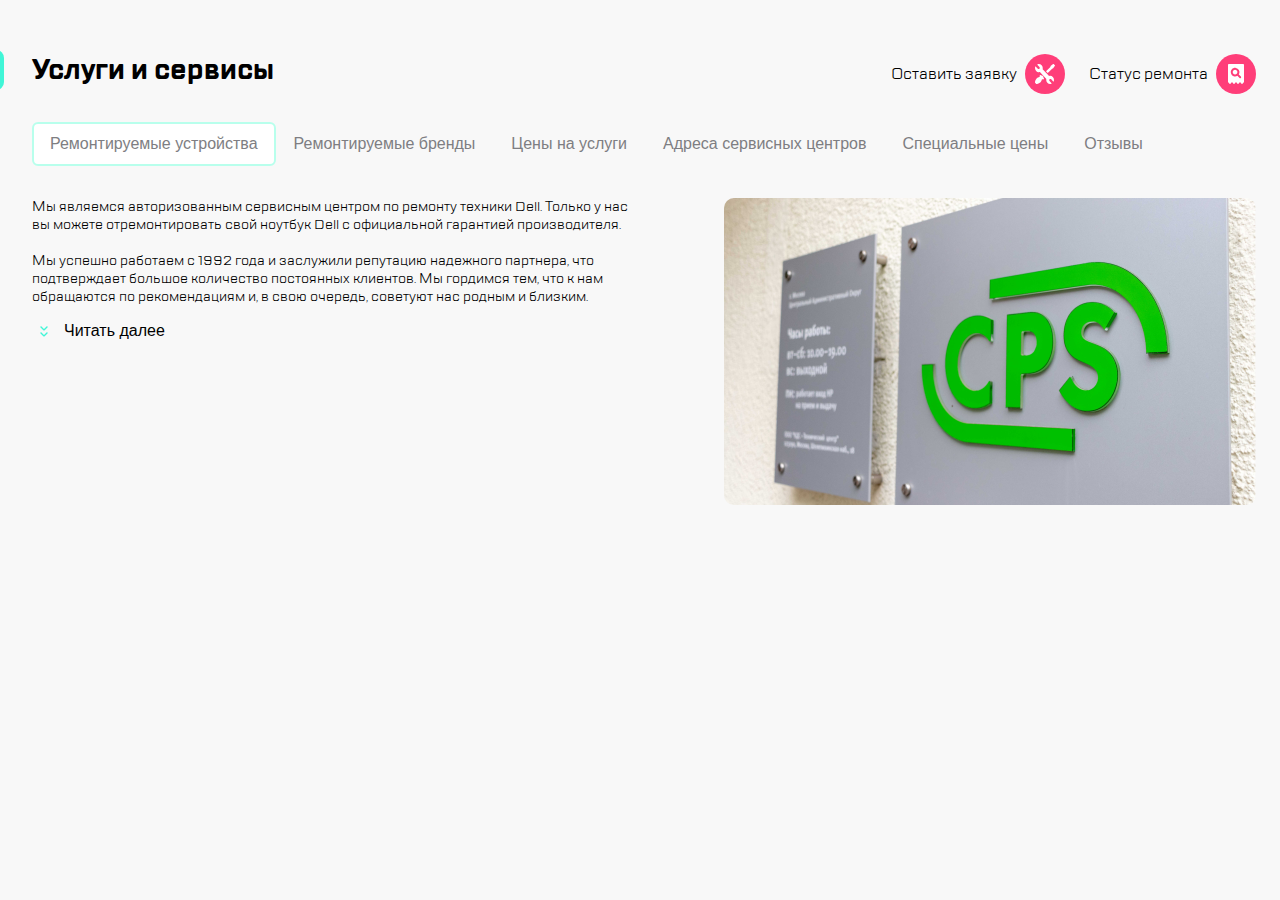
==== commit 87f687b0: "alt" ====
--- a/index.html
+++ b/index.html
@@ -16,7 +16,7 @@
         <ul class="left-side__buttons">
           <li><a href="#" class="button menu-logo" aria-label="Меню"></a></li>
         </ul>
-        <img src="./assets/icons/logo.svg" class="logo" />
+        <img src="./assets/icons/logo.svg" class="logo" alt="Логотип" />
       </section>
       <section class="right-side">
         <ul class="right-side__contacts-buttons">
@@ -124,7 +124,7 @@
           <button class="more-button" aria-label="Читать далее">
             <img
               src="./assets/icons/readmore.svg"
-              alt=""
+              alt="Стрелочка"
               class="more-button__image"
             />
             <p class="more-button__text">Читать далее</p>
--- a/styles/main.css
+++ b/styles/main.css
@@ -17,27 +17,29 @@
     url("../assets/fonts/TTLakes-Regular.eot") format("eot");
 }
 
-html {
+*,
+*::before,
+*::after {
+  -webkit-box-sizing: border-box;
+  -moz-box-sizing: border-box;
   box-sizing: border-box;
+  margin: 0;
+  padding: 0;
+  list-style: none;
+  text-decoration: none;
+}
+
+:active,
+a:active {
+  outline: none;
 }
 
 body {
-  margin: 0;
   background-color: #f8f8f8;
   font-family: "TTLakes";
   font-weight: 500;
 }
-
-ul,
-li,
-p {
-  margin: 0;
-  padding: 0;
-  list-style: none;
-}
-
 a {
-  text-decoration: none;
   color: #7e7e82;
 }
 
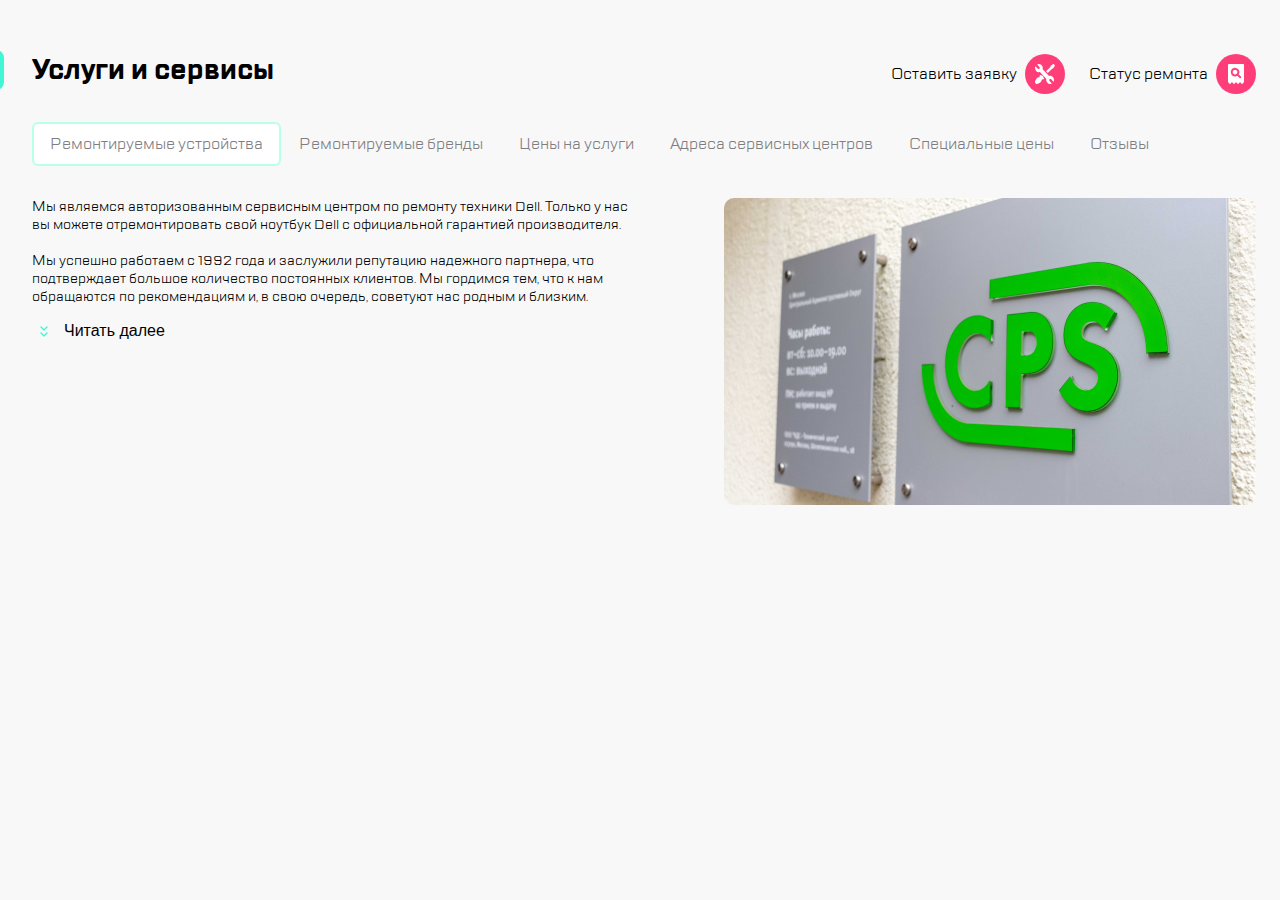
==== commit 3b73a567: "sass" ====
--- a/index.html
+++ b/index.html
@@ -3,13 +3,9 @@
   <head>
     <meta charset="utf-8" />
     <title>Сайт 1.3</title>
-    <link rel="stylesheet" href="./styles/style.css" />
-    <link rel="stylesheet" href="./styles/buttons.css" />
-    <link rel="stylesheet" href="./styles/header.css" />
-    <link rel="stylesheet" href="./styles/main.css" />
+    <link rel="stylesheet" href="./styles/css/style.css" />
     <meta name="viewport" content="width=device-width, initial-scale=1" />
   </head>
-
   <body>
     <header class="header">
       <section class="left-side">
@@ -25,27 +21,15 @@
           </li>
           <li><a href="#" class="button chat-logo" aria-label="Чат"></a></li>
           <li>
-            <a
-              href="#"
-              class="button people-logo"
-              aria-label="Личный кабинет"
-            ></a>
+            <a href="#" class="button people-logo" aria-label="Личный кабинет"></a>
           </li>
         </ul>
         <ul class="right-side__service-buttons">
           <li>
-            <a
-              href="#"
-              class="button service-logo"
-              aria-label="Оставить заявку"
-            ></a>
+            <a href="#" class="button service-logo" aria-label="Оставить заявку"></a>
           </li>
           <li>
-            <a
-              href="#"
-              class="button search-logo"
-              aria-label="Статус ремонта"
-            ></a>
+            <a href="#" class="button search-logo" aria-label="Статус ремонта"></a>
           </li>
         </ul>
       </section>
@@ -69,38 +53,34 @@
         </ul>
       </section>
       <nav class="nav">
+        <input class="radio" type="radio" name="btn" id="menu1" checked />
+        <input class="radio" type="radio" name="btn" id="menu2" />
+        <input class="radio" type="radio" name="btn" id="menu3" />
+        <input class="radio" type="radio" name="btn" id="menu4" />
+        <input class="radio" type="radio" name="btn" id="menu5" />
+        <input class="radio" type="radio" name="btn" id="menu6" />
         <ul class="nav__list">
           <li>
-            <button
-              class="nav__button"
-              autofocus
-              aria-label="Ремонтируемые устройства"
-            >
+            <label for="menu1" class="nav__button" aria-label="Ремонтируемые устройства">
               Ремонтируемые устройства
-            </button>
+            </label>
           </li>
           <li>
-            <button class="nav__button" aria-label="Ремонтируемые бренды">
-              Ремонтируемые бренды
-            </button>
+            <label for="menu2" class="nav__button" aria-label="Ремонтируемые бренды"> Ремонтируемые бренды </label>
           </li>
           <li>
-            <button class="nav__button" aria-label="Цены на услуги">
-              Цены на услуги
-            </button>
+            <label for="menu3" class="nav__button" aria-label="Цены на услуги"> Цены на услуги </label>
           </li>
           <li>
-            <button class="nav__button" aria-label="Адреса сервисных центров">
+            <label for="menu4" class="nav__button" aria-label="Адреса сервисных центров">
               Адреса сервисных центров
-            </button>
+            </label>
           </li>
           <li>
-            <button class="nav__button" aria-label="Специальные цены">
-              Специальные цены
-            </button>
+            <label for="menu5" class="nav__button" aria-label="Специальные цены"> Специальные цены </label>
           </li>
           <li>
-            <button class="nav__button" aria-label="Отзывы">Отзывы</button>
+            <label for="menu6" class="nav__button" aria-label="Отзывы"> Отзывы </label>
           </li>
         </ul>
       </nav>
@@ -109,33 +89,23 @@
         <div class="container">
           <div class="container__text">
             <p>
-              Мы являемся авторизованным сервисным центром по ремонту техники
-              Dell. Только у нас вы можете отремонтировать свой ноутбук Dell с
-              официальной гарантией производителя.
+              Мы являемся авторизованным сервисным центром по ремонту техники Dell. Только у нас вы можете
+              отремонтировать свой ноутбук Dell с официальной гарантией производителя.
             </p>
             <br />
             <p>
-              Мы успешно работаем с 1992 года и заслужили репутацию надежного
-              партнера, что подтверждает большое количество постоянных клиентов.
-              Мы гордимся тем, что к нам обращаются по рекомендациям и, в свою
-              очередь, советуют нас родным и близким.
+              Мы успешно работаем с 1992 года и заслужили репутацию надежного партнера, что подтверждает большое
+              количество постоянных клиентов. Мы гордимся тем, что к нам обращаются по рекомендациям и, в свою очередь,
+              советуют нас родным и близким.
             </p>
           </div>
           <button class="more-button" aria-label="Читать далее">
-            <img
-              src="./assets/icons/readmore.svg"
-              alt="Стрелочка"
-              class="more-button__image"
-            />
+            <img src="./assets/icons/readmore.svg" alt="Стрелочка" class="more-button__image" />
             <p class="more-button__text">Читать далее</p>
           </button>
         </div>
         <div class="image-container">
-          <img
-            src="./assets/images/img.png"
-            alt="CPS Logo"
-            class="image-container__image"
-          />
+          <img src="./assets/images/img.png" alt="CPS Logo" class="image-container__image" />
         </div>
       </article>
     </main>
--- a/styles/css/style.css
+++ b/styles/css/style.css
@@ -0,0 +1 @@
+@font-face{font-family:"TTLakes";font-style:bold;font-weight:900;src:url("../../assets/fonts/TTLakes-Bold.ttf"),url("../../assets/fonts/TTLakes-Bold.woff") format("woff"),url("../../assets/fonts/TTLakes-Bold.eot") format("eot")}@font-face{font-family:"TTLakes";font-style:normal;font-weight:500;src:url("../../assets/fonts/TTLakes-Regular.ttf"),url("../../assets/fonts/TTLakes-Regular.woff2") format("woff2"),url("../../assets/fonts/TTLakes-Regular.woff") format("woff"),url("../../assets/fonts/TTLakes-Regular.eot") format("eot")}*,*::before,*::after{-webkit-box-sizing:border-box;-moz-box-sizing:border-box;box-sizing:border-box;margin:0;padding:0;list-style:none;text-decoration:none}:active,a:active{outline:none}body{background-color:#f8f8f8;font-family:"TTLakes";font-weight:500}a{color:#7e7e82}button{border:0;cursor:pointer;background:none}.button{width:40px;height:40px;background-color:#ff3e79;border-radius:50%;display:flex;justify-content:center;align-items:center}.chat-logo::before{content:url("data:image/svg+xml,%3Csvg width='20' height='20' viewBox='0 0 20 20' fill='none' xmlns='http://www.w3.org/2000/svg'%3E%3Cpath fill-rule='evenodd' clip-rule='evenodd' d='M18 0H2C0.9 0 0.01 0.9 0.01 2L0 20L4 15H18C19.1 15 20 14.1 20 13V2C20 0.9 19.1 0 18 0ZM11 11H5C4.45 11 4 10.55 4 10C4 9.45 4.45 9 5 9H11C11.55 9 12 9.45 12 10C12 10.55 11.55 11 11 11ZM15 6H5C4.45 6 4 5.55 4 5C4 4.45 4.45 4 5 4H15C15.55 4 16 4.45 16 5C16 5.55 15.55 6 15 6Z' fill='white'/%3E%3C/svg%3E%0A");padding-top:5px}.people-logo::before{content:url("data:image/svg+xml,%3Csvg width='20' height='18' viewBox='0 0 20 18' fill='none' xmlns='http://www.w3.org/2000/svg'%3E%3Cpath d='M10.5 9C12.9853 9 15 6.98528 15 4.5C15 2.01472 12.9853 0 10.5 0C8.01472 0 6 2.01472 6 4.5C6 6.98528 8.01472 9 10.5 9Z' fill='white'/%3E%3Cpath d='M0.0165859 16.6118C-0.113065 17.3412 0.535191 18 1.33903 18H18.6604C19.4902 18 20.1125 17.3412 19.9829 16.6118C19.2309 12.4 15.0561 10 9.99973 10C4.94333 10 0.768563 12.4 0.0165859 16.6118Z' fill='white'/%3E%3C/svg%3E%0A");padding-top:4px}.menu-logo::before{content:url("data:image/svg+xml,%3Csvg width='18' height='16' viewBox='0 0 18 16' fill='none' xmlns='http://www.w3.org/2000/svg'%3E%3Cpath fill-rule='evenodd' clip-rule='evenodd' d='M0 1C0 0.447715 0.447715 0 1 0H17C17.5523 0 18 0.447715 18 1C18 1.55228 17.5523 2 17 2H1C0.447716 2 0 1.55228 0 1ZM0 8C0 7.44772 0.447715 7 1 7H9C9.55228 7 10 7.44772 10 8C10 8.55229 9.55229 9 9 9H1C0.447715 9 0 8.55229 0 8ZM1 14C0.447715 14 0 14.4477 0 15C0 15.5523 0.447716 16 1 16H13C13.5523 16 14 15.5523 14 15C14 14.4477 13.5523 14 13 14H1Z' fill='white'/%3E%3C/svg%3E%0A");padding-top:4.5px}.phone-logo::before{content:url("data:image/svg+xml,%3Csvg width='18' height='18' viewBox='0 0 18 18' fill='none' xmlns='http://www.w3.org/2000/svg'%3E%3Cpath fill-rule='evenodd' clip-rule='evenodd' d='M1.76019 12.25L4.30019 11.96C4.91019 11.89 5.51019 12.1 5.94019 12.53L7.78019 14.37C10.6102 12.93 12.9302 10.62 14.3702 7.78L12.5202 5.93C12.0902 5.5 11.8802 4.9 11.9502 4.29L12.2402 1.77C12.3602 0.76 13.2102 0 14.2302 0H15.9602C17.0902 0 18.0302 0.94 17.9602 2.07C17.4302 10.61 10.6002 17.43 2.07019 17.96C0.940193 18.03 0.00019455 17.09 0.00019455 15.96V14.23C-0.00980545 13.22 0.750193 12.37 1.76019 12.25Z' fill='white'/%3E%3C/svg%3E%0A");padding-top:4px}.search-logo::before{content:url("data:image/svg+xml,%3Csvg width='16' height='20' viewBox='0 0 16 20' fill='none' xmlns='http://www.w3.org/2000/svg'%3E%3Cpath fill-rule='evenodd' clip-rule='evenodd' d='M0 1C0 0.447715 0.447715 0 1 0H15C15.5523 0 16 0.447716 16 1V18.5C15.1716 18.5 14.5001 19.1715 14.5 19.9999H13.5C13.4999 19.1715 12.8284 18.5 12 18.5C11.1716 18.5 10.5001 19.1715 10.5 19.9999H9.5C9.49994 19.1715 8.82839 18.5 8 18.5C7.17161 18.5 6.50006 19.1715 6.5 19.9999H5.5C5.49994 19.1715 4.82839 18.5 4 18.5C3.17161 18.5 2.50006 19.1715 2.5 19.9999H1.5C1.49994 19.1715 0.828392 18.5 0 18.5V1ZM9.41635 11.7884C8.55361 12.3444 7.47039 12.5936 6.32965 12.3827C4.52748 12.0472 3.08957 10.5327 2.85951 8.71142C2.49524 5.82612 4.94926 3.42012 7.85383 3.88023C9.656 4.1678 11.1035 5.644 11.4007 7.43652C11.5828 8.54846 11.324 9.57413 10.7872 10.4273L12.8961 12.5265C13.2699 12.9004 13.2699 13.5138 12.8961 13.8877C12.5126 14.2711 11.8991 14.2711 11.5253 13.8973L9.41635 11.7884ZM4.70588 8.05882C4.70588 6.76 5.76 5.70588 7.05882 5.70588C8.35765 5.70588 9.41177 6.76 9.41177 8.05882C9.41177 9.35765 8.35765 10.4118 7.05882 10.4118C5.76 10.4118 4.70588 9.35765 4.70588 8.05882Z' fill='white'/%3E%3C/svg%3E%0A");padding-top:5px}.service-logo::before{content:url("data:image/svg+xml,%3Csvg width='20' height='20' viewBox='0 0 20 20' fill='none' xmlns='http://www.w3.org/2000/svg'%3E%3Cpath d='M8.25807 13.4583L8.66685 13.0494L6.94998 11.3322L6.54121 11.7411L6.33682 11.5367C6.0098 11.1687 5.68278 10.9643 5.35575 11.0052C5.11049 11.0052 4.9061 11.1687 4.74259 11.414C4.49732 11.8229 4.61996 12.2726 4.66083 12.5588C4.66083 12.6406 4.70171 12.6815 4.70171 12.7632C4.70171 12.8859 4.70171 13.0494 4.41557 13.0903C4.00679 13.213 3.47538 13.3356 2.94397 13.6218C2.20817 14.0307 1.71764 14.3987 1.4315 14.7666C-0.0809772 16.7291 0.000778159 18.4055 0.000778159 18.4872C0.000778159 18.6099 0.0416558 18.6917 0.123411 18.7325L1.22711 19.8773C1.30886 19.9591 1.39062 20 1.47237 20C1.47237 20 1.51325 20 1.59501 20C2.00378 20 3.47538 19.9182 5.19224 18.569C5.56014 18.2828 5.92804 17.7922 6.33682 17.0562C6.62296 16.5656 6.78647 16.0341 6.86823 15.5844C6.94998 15.2982 7.07262 15.2982 7.19525 15.2982C7.23613 15.2982 7.31788 15.339 7.39964 15.339C7.56315 15.3799 7.72666 15.4208 7.93105 15.4208C8.13544 15.4208 8.33983 15.3799 8.54421 15.2573C8.78948 15.0937 8.95299 14.8893 8.99387 14.644C9.03475 14.3169 8.87123 13.9898 8.50334 13.7036L8.25807 13.4583Z' fill='white'/%3E%3Cpath d='M16.884 4.87841L18.0188 4.32603C18.0609 4.28354 18.1449 4.24105 18.1869 4.19856L19.9101 1.86157C20.0362 1.69161 20.0362 1.43667 19.8681 1.3092L18.6913 0.119458C18.5652 -0.00801422 18.313 -0.0505049 18.1449 0.076967L15.8333 1.81908C15.7913 1.86157 15.7493 1.90406 15.7072 1.98905L15.1609 3.13629L11 7.21539L12.7652 9L16.884 4.87841Z' fill='white'/%3E%3Cpath d='M17.8527 13.0448C16.8636 12.0036 15.4393 11.6288 14.0941 12.0036L7.64527 5.17331C7.72439 4.79848 7.76396 4.46529 7.76396 4.09046C7.76396 3.04926 7.36832 2.00806 6.61661 1.21675C5.58796 0.0922529 4.04498 -0.282579 2.6207 0.217197C2.54157 0.258845 2.42288 0.383789 2.38331 0.550381C2.38331 0.675325 2.42288 0.800269 2.50201 0.925213L4.44062 2.96597C4.87582 3.42409 4.87582 4.21541 4.44062 4.67353C4.00542 5.13166 3.25371 5.13166 2.81851 4.67353L0.8799 2.63278C0.76121 2.54949 0.642519 2.50784 0.484265 2.54949C0.365574 2.54949 0.246884 2.67443 0.20732 2.79937C-0.267442 4.25705 0.0886295 5.88133 1.11728 6.96417C1.82943 7.75549 2.85808 8.17197 3.88673 8.17197C4.20324 8.17197 4.55931 8.13032 4.87582 8.04702L11.3642 14.8773C11.0082 16.2933 11.4038 17.7927 12.3533 18.8339C13.105 19.6252 14.0546 20 15.0832 20C15.5184 20 15.914 19.9167 16.3492 19.7918C16.4679 19.7501 16.5866 19.6252 16.6262 19.5002C16.6658 19.3753 16.6262 19.2087 16.5075 19.1254L14.5689 17.0846C14.3711 16.8764 14.2128 16.5432 14.2128 16.21C14.2128 15.8768 14.3315 15.5853 14.5689 15.3354C14.8063 15.0855 15.0832 14.9606 15.3997 14.9606C15.7162 14.9606 15.9932 15.0855 16.2306 15.3354L18.1692 17.3762C18.2879 17.4595 18.4065 17.5011 18.5252 17.5011C18.6439 17.4595 18.7626 17.3762 18.8022 17.2512C18.9209 16.8348 19 16.3766 19 15.9185C19 14.8356 18.6044 13.7944 17.8527 13.0448Z' fill='white'/%3E%3C/svg%3E%0A");padding-top:5px}.tits{display:block}.header{display:flex;background-color:#fff;height:88px;justify-content:space-between}.logo{height:50px}.left-side{display:flex;justify-content:center;align-items:center}.left-side__buttons{padding:24px 15px}.right-side{padding:24px 16px 24px 0px;display:flex;align-items:center}.right-side__service-buttons{display:flex;align-items:center}.right-side__service-buttons li{display:flex;align-items:center;padding-left:16px}.right-side__service-buttons li:first-of-type{padding-left:20px;border-left:1px solid #eaeaea;height:32px}.right-side__contacts-buttons{display:none}.right-side__contacts-buttons li{margin-right:16px}.right-side__contacts-buttons li:last-of-type{margin-right:20px}@media(min-width: 768px){.left-side__buttons{padding:24px 20px 24px 24px}.left-side__buttons li{display:flex;align-items:center;border-right:1px solid #eaeaea;height:32px;padding-right:20px}.right-side{padding-right:24px}.right-side__contacts-buttons{display:flex}}@media(min-width: 1120px){.header{display:none}}.title{box-sizing:border-box;display:flex;align-items:center;justify-content:space-between}.title__text{font-size:28px;font-family:"TTLakes";font-weight:900;line-height:40px;margin-top:8px;margin-bottom:16px}.title__text::before{content:"";position:absolute;left:-4px;border-left:8px solid #41f6d7;border-top-right-radius:10px;border-bottom-right-radius:10px;height:40px}.title__buttons{display:none}.title__buttons li a{margin-left:24px}.main{margin:16px}.title__buttons{display:none}.title__buttons li a{margin-left:24px;color:#000;font-size:16px;display:flex;align-items:center}.title__buttons li a *{margin-left:8px}label{display:block;cursor:pointer}.nav__button{color:#7e7e82;font-size:16px;line-height:24px;padding:8px 16px;border:2px solid rgba(0,0,0,0)}.nav input[type=radio]{display:none}.nav__list{display:flex;white-space:pre;overflow:hidden;overflow-x:scroll;scrollbar-width:none;-ms-overflow-style:none;margin:8px 0px;white-space:nowrap}.nav__list::-webkit-scrollbar{width:0;height:0}#menu1:checked~.nav__list li label[for=menu1],#menu2:checked~.nav__list li label[for=menu2],#menu3:checked~.nav__list li label[for=menu3],#menu4:checked~.nav__list li label[for=menu4],#menu5:checked~.nav__list li label[for=menu5],#menu6:checked~.nav__list li label[for=menu6]{background-color:#fff;border:2px solid #b8ffec;border-radius:6px;outline:none}.content{display:flex;flex-direction:column;justify-content:space-between}.container__text{font-size:14px;line-height:18px;margin:16px 0px;overflow:hidden;display:-webkit-box;-webkit-line-clamp:3;-webkit-box-orient:vertical}.more-button{display:flex;align-items:center;font-size:16px}.more-button *{padding:0px 8px}.image-container{margin-top:16px;display:flex;justify-content:center;padding-bottom:0}.image-container img{max-width:100%}@media(min-width: 768px){.main{margin:24px}.nav__list{margin:16px 0px}.content{flex-direction:row}.container{max-width:50%}.container__text{-webkit-line-clamp:5}.image-container{margin-left:48px}.image-container img{border-radius:10px}}@media(min-width: 1120px){.main{margin-left:32px;margin-top:42px}.title__buttons{display:flex}.nav__list{flex-wrap:wrap}.image-container{margin-left:36px}.container__text{display:block}}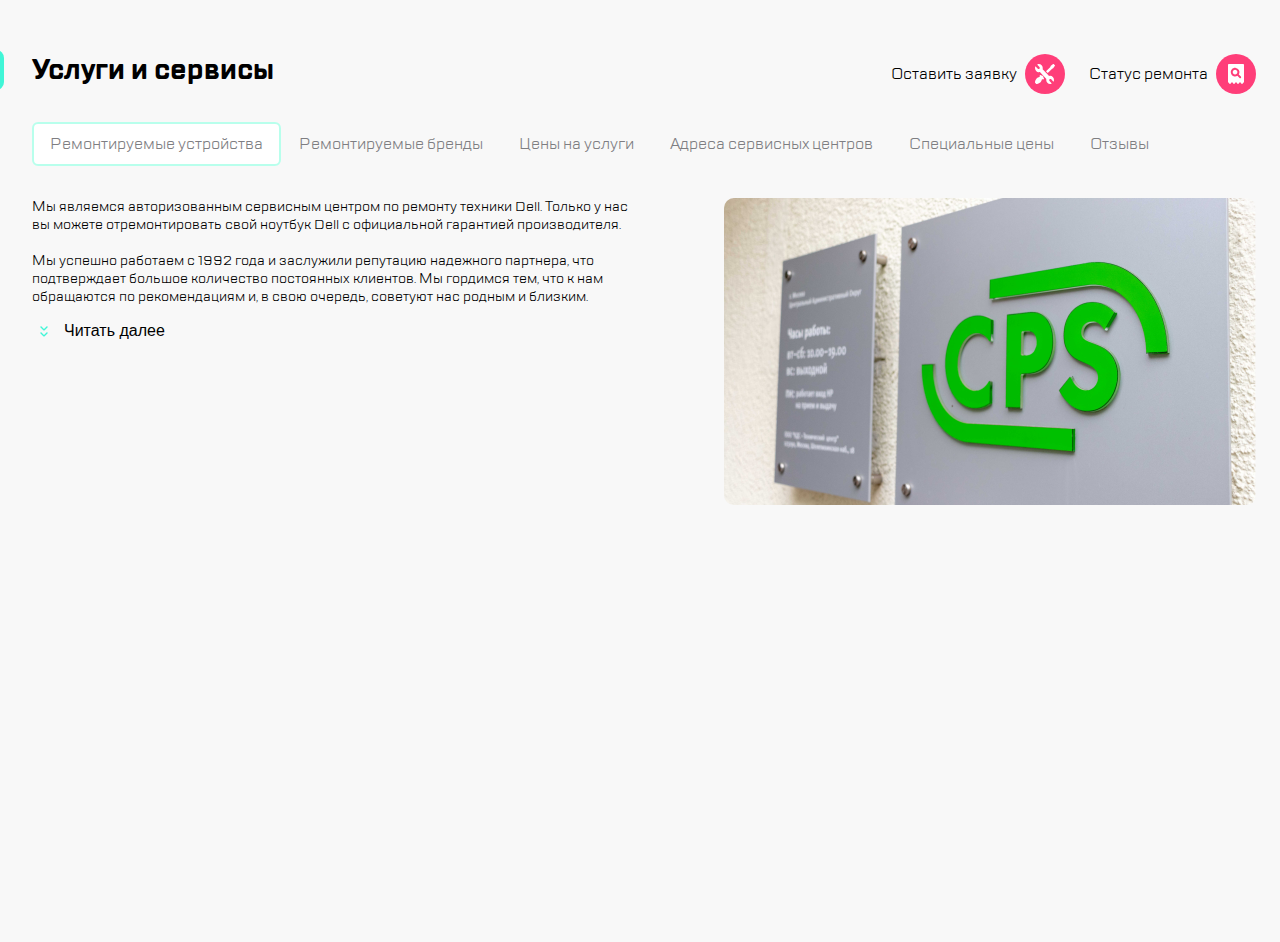
==== commit 4ee454de: "right-menu" ====
--- a/index.html
+++ b/index.html
@@ -3,7 +3,7 @@
   <head>
     <meta charset="utf-8" />
     <title>Сайт 1.3</title>
-    <link rel="stylesheet" href="./styles/css/style.css" />
+    <link rel="stylesheet" href="./styles/css/style.min.css" />
     <meta name="viewport" content="width=device-width, initial-scale=1" />
   </head>
   <body>
@@ -110,4 +110,4 @@
       </article>
     </main>
   </body>
-</html>
+</html>--- a/styles/css/style.min.css
+++ b/styles/css/style.min.css
@@ -0,0 +1 @@
+@font-face{font-family:"TTLakes";font-style:bold;font-weight:900;src:url("../../assets/fonts/TTLakes-Bold.ttf"),url("../../assets/fonts/TTLakes-Bold.woff") format("woff"),url("../../assets/fonts/TTLakes-Bold.eot") format("eot")}@font-face{font-family:"TTLakes";font-style:normal;font-weight:500;src:url("../../assets/fonts/TTLakes-Regular.ttf"),url("../../assets/fonts/TTLakes-Regular.woff2") format("woff2"),url("../../assets/fonts/TTLakes-Regular.woff") format("woff"),url("../../assets/fonts/TTLakes-Regular.eot") format("eot")}*,*::before,*::after{-webkit-box-sizing:border-box;-moz-box-sizing:border-box;box-sizing:border-box;margin:0;padding:0;list-style:none;text-decoration:none}:active,a:active{outline:none}body,html{background-color:#f8f8f8;font-family:"TTLakes";font-weight:500;height:100%}a{color:#7e7e82}button{border:0;cursor:pointer;background:none}.button{width:40px;height:40px;background-color:#ff3e79;border-radius:50%;display:flex;justify-content:center;align-items:center;transition:.3s}.button:hover,.button :active{transform:scale(1.15)}.chat-logo::before{content:url("data:image/svg+xml,%3Csvg width='20' height='20' viewBox='0 0 20 20' fill='none' xmlns='http://www.w3.org/2000/svg'%3E%3Cpath fill-rule='evenodd' clip-rule='evenodd' d='M18 0H2C0.9 0 0.01 0.9 0.01 2L0 20L4 15H18C19.1 15 20 14.1 20 13V2C20 0.9 19.1 0 18 0ZM11 11H5C4.45 11 4 10.55 4 10C4 9.45 4.45 9 5 9H11C11.55 9 12 9.45 12 10C12 10.55 11.55 11 11 11ZM15 6H5C4.45 6 4 5.55 4 5C4 4.45 4.45 4 5 4H15C15.55 4 16 4.45 16 5C16 5.55 15.55 6 15 6Z' fill='white'/%3E%3C/svg%3E%0A");padding-top:5px}.people-logo::before{content:url("data:image/svg+xml,%3Csvg width='20' height='18' viewBox='0 0 20 18' fill='none' xmlns='http://www.w3.org/2000/svg'%3E%3Cpath d='M10.5 9C12.9853 9 15 6.98528 15 4.5C15 2.01472 12.9853 0 10.5 0C8.01472 0 6 2.01472 6 4.5C6 6.98528 8.01472 9 10.5 9Z' fill='white'/%3E%3Cpath d='M0.0165859 16.6118C-0.113065 17.3412 0.535191 18 1.33903 18H18.6604C19.4902 18 20.1125 17.3412 19.9829 16.6118C19.2309 12.4 15.0561 10 9.99973 10C4.94333 10 0.768563 12.4 0.0165859 16.6118Z' fill='white'/%3E%3C/svg%3E%0A");padding-top:4px}.menu-logo::before{content:url("data:image/svg+xml,%3Csvg width='18' height='16' viewBox='0 0 18 16' fill='none' xmlns='http://www.w3.org/2000/svg'%3E%3Cpath fill-rule='evenodd' clip-rule='evenodd' d='M0 1C0 0.447715 0.447715 0 1 0H17C17.5523 0 18 0.447715 18 1C18 1.55228 17.5523 2 17 2H1C0.447716 2 0 1.55228 0 1ZM0 8C0 7.44772 0.447715 7 1 7H9C9.55228 7 10 7.44772 10 8C10 8.55229 9.55229 9 9 9H1C0.447715 9 0 8.55229 0 8ZM1 14C0.447715 14 0 14.4477 0 15C0 15.5523 0.447716 16 1 16H13C13.5523 16 14 15.5523 14 15C14 14.4477 13.5523 14 13 14H1Z' fill='white'/%3E%3C/svg%3E%0A");padding-top:4.5px}.phone-logo::before{content:url("data:image/svg+xml,%3Csvg width='18' height='18' viewBox='0 0 18 18' fill='none' xmlns='http://www.w3.org/2000/svg'%3E%3Cpath fill-rule='evenodd' clip-rule='evenodd' d='M1.76019 12.25L4.30019 11.96C4.91019 11.89 5.51019 12.1 5.94019 12.53L7.78019 14.37C10.6102 12.93 12.9302 10.62 14.3702 7.78L12.5202 5.93C12.0902 5.5 11.8802 4.9 11.9502 4.29L12.2402 1.77C12.3602 0.76 13.2102 0 14.2302 0H15.9602C17.0902 0 18.0302 0.94 17.9602 2.07C17.4302 10.61 10.6002 17.43 2.07019 17.96C0.940193 18.03 0.00019455 17.09 0.00019455 15.96V14.23C-0.00980545 13.22 0.750193 12.37 1.76019 12.25Z' fill='white'/%3E%3C/svg%3E%0A");padding-top:4px}.search-logo::before{content:url("data:image/svg+xml,%3Csvg width='16' height='20' viewBox='0 0 16 20' fill='none' xmlns='http://www.w3.org/2000/svg'%3E%3Cpath fill-rule='evenodd' clip-rule='evenodd' d='M0 1C0 0.447715 0.447715 0 1 0H15C15.5523 0 16 0.447716 16 1V18.5C15.1716 18.5 14.5001 19.1715 14.5 19.9999H13.5C13.4999 19.1715 12.8284 18.5 12 18.5C11.1716 18.5 10.5001 19.1715 10.5 19.9999H9.5C9.49994 19.1715 8.82839 18.5 8 18.5C7.17161 18.5 6.50006 19.1715 6.5 19.9999H5.5C5.49994 19.1715 4.82839 18.5 4 18.5C3.17161 18.5 2.50006 19.1715 2.5 19.9999H1.5C1.49994 19.1715 0.828392 18.5 0 18.5V1ZM9.41635 11.7884C8.55361 12.3444 7.47039 12.5936 6.32965 12.3827C4.52748 12.0472 3.08957 10.5327 2.85951 8.71142C2.49524 5.82612 4.94926 3.42012 7.85383 3.88023C9.656 4.1678 11.1035 5.644 11.4007 7.43652C11.5828 8.54846 11.324 9.57413 10.7872 10.4273L12.8961 12.5265C13.2699 12.9004 13.2699 13.5138 12.8961 13.8877C12.5126 14.2711 11.8991 14.2711 11.5253 13.8973L9.41635 11.7884ZM4.70588 8.05882C4.70588 6.76 5.76 5.70588 7.05882 5.70588C8.35765 5.70588 9.41177 6.76 9.41177 8.05882C9.41177 9.35765 8.35765 10.4118 7.05882 10.4118C5.76 10.4118 4.70588 9.35765 4.70588 8.05882Z' fill='white'/%3E%3C/svg%3E%0A");padding-top:5px}.service-logo::before{content:url("data:image/svg+xml,%3Csvg width='20' height='20' viewBox='0 0 20 20' fill='none' xmlns='http://www.w3.org/2000/svg'%3E%3Cpath d='M8.25807 13.4583L8.66685 13.0494L6.94998 11.3322L6.54121 11.7411L6.33682 11.5367C6.0098 11.1687 5.68278 10.9643 5.35575 11.0052C5.11049 11.0052 4.9061 11.1687 4.74259 11.414C4.49732 11.8229 4.61996 12.2726 4.66083 12.5588C4.66083 12.6406 4.70171 12.6815 4.70171 12.7632C4.70171 12.8859 4.70171 13.0494 4.41557 13.0903C4.00679 13.213 3.47538 13.3356 2.94397 13.6218C2.20817 14.0307 1.71764 14.3987 1.4315 14.7666C-0.0809772 16.7291 0.000778159 18.4055 0.000778159 18.4872C0.000778159 18.6099 0.0416558 18.6917 0.123411 18.7325L1.22711 19.8773C1.30886 19.9591 1.39062 20 1.47237 20C1.47237 20 1.51325 20 1.59501 20C2.00378 20 3.47538 19.9182 5.19224 18.569C5.56014 18.2828 5.92804 17.7922 6.33682 17.0562C6.62296 16.5656 6.78647 16.0341 6.86823 15.5844C6.94998 15.2982 7.07262 15.2982 7.19525 15.2982C7.23613 15.2982 7.31788 15.339 7.39964 15.339C7.56315 15.3799 7.72666 15.4208 7.93105 15.4208C8.13544 15.4208 8.33983 15.3799 8.54421 15.2573C8.78948 15.0937 8.95299 14.8893 8.99387 14.644C9.03475 14.3169 8.87123 13.9898 8.50334 13.7036L8.25807 13.4583Z' fill='white'/%3E%3Cpath d='M16.884 4.87841L18.0188 4.32603C18.0609 4.28354 18.1449 4.24105 18.1869 4.19856L19.9101 1.86157C20.0362 1.69161 20.0362 1.43667 19.8681 1.3092L18.6913 0.119458C18.5652 -0.00801422 18.313 -0.0505049 18.1449 0.076967L15.8333 1.81908C15.7913 1.86157 15.7493 1.90406 15.7072 1.98905L15.1609 3.13629L11 7.21539L12.7652 9L16.884 4.87841Z' fill='white'/%3E%3Cpath d='M17.8527 13.0448C16.8636 12.0036 15.4393 11.6288 14.0941 12.0036L7.64527 5.17331C7.72439 4.79848 7.76396 4.46529 7.76396 4.09046C7.76396 3.04926 7.36832 2.00806 6.61661 1.21675C5.58796 0.0922529 4.04498 -0.282579 2.6207 0.217197C2.54157 0.258845 2.42288 0.383789 2.38331 0.550381C2.38331 0.675325 2.42288 0.800269 2.50201 0.925213L4.44062 2.96597C4.87582 3.42409 4.87582 4.21541 4.44062 4.67353C4.00542 5.13166 3.25371 5.13166 2.81851 4.67353L0.8799 2.63278C0.76121 2.54949 0.642519 2.50784 0.484265 2.54949C0.365574 2.54949 0.246884 2.67443 0.20732 2.79937C-0.267442 4.25705 0.0886295 5.88133 1.11728 6.96417C1.82943 7.75549 2.85808 8.17197 3.88673 8.17197C4.20324 8.17197 4.55931 8.13032 4.87582 8.04702L11.3642 14.8773C11.0082 16.2933 11.4038 17.7927 12.3533 18.8339C13.105 19.6252 14.0546 20 15.0832 20C15.5184 20 15.914 19.9167 16.3492 19.7918C16.4679 19.7501 16.5866 19.6252 16.6262 19.5002C16.6658 19.3753 16.6262 19.2087 16.5075 19.1254L14.5689 17.0846C14.3711 16.8764 14.2128 16.5432 14.2128 16.21C14.2128 15.8768 14.3315 15.5853 14.5689 15.3354C14.8063 15.0855 15.0832 14.9606 15.3997 14.9606C15.7162 14.9606 15.9932 15.0855 16.2306 15.3354L18.1692 17.3762C18.2879 17.4595 18.4065 17.5011 18.5252 17.5011C18.6439 17.4595 18.7626 17.3762 18.8022 17.2512C18.9209 16.8348 19 16.3766 19 15.9185C19 14.8356 18.6044 13.7944 17.8527 13.0448Z' fill='white'/%3E%3C/svg%3E%0A");padding-top:5px}.cross-logo::before{content:url("data:image/svg+xml,%3Csvg width='18' height='18' viewBox='0 0 18 18' fill='none' xmlns='http://www.w3.org/2000/svg'%3E%3Cpath fill-rule='evenodd' clip-rule='evenodd' d='M2.79348 1.25712C2.40295 0.866593 1.76979 0.866592 1.37927 1.25712L1.25712 1.37927C0.866592 1.76979 0.866593 2.40296 1.25712 2.79348L7.46364 9L1.25712 15.2065C0.866593 15.597 0.866592 16.2302 1.25712 16.6207L1.37927 16.7429C1.76979 17.1334 2.40295 17.1334 2.79348 16.7429L9 10.5364L15.2065 16.7429C15.597 17.1334 16.2302 17.1334 16.6207 16.7429L16.7429 16.6207C17.1334 16.2302 17.1334 15.597 16.7429 15.2065L10.5364 9L16.7429 2.79348C17.1334 2.40296 17.1334 1.76979 16.7429 1.37927L16.6207 1.25712C16.2302 0.866592 15.597 0.866593 15.2065 1.25712L9 7.46364L2.79348 1.25712Z' fill='white'/%3E%3C/svg%3E%0A");padding-top:3px}.search-logo-2::before{content:url("data:image/svg+xml,%3Csvg width='18' height='18' viewBox='0 0 18 18' fill='none' xmlns='http://www.w3.org/2000/svg'%3E%3Cpath fill-rule='evenodd' clip-rule='evenodd' d='M12.5006 11.0006H11.7106L11.4306 10.7306C12.6306 9.33063 13.2506 7.42063 12.9106 5.39063C12.4406 2.61063 10.1206 0.390626 7.32063 0.0506256C3.09063 -0.469374 -0.469374 3.09063 0.0506256 7.32063C0.390626 10.1206 2.61063 12.4406 5.39063 12.9106C7.42063 13.2506 9.33063 12.6306 10.7306 11.4306L11.0006 11.7106V12.5006L15.2606 16.7506C15.6706 17.1606 16.3306 17.1606 16.7406 16.7506L16.7506 16.7406C17.1606 16.3306 17.1606 15.6706 16.7506 15.2606L12.5006 11.0006ZM6.50063 11.0006C4.01063 11.0006 2.00063 8.99063 2.00063 6.50063C2.00063 4.01063 4.01063 2.00063 6.50063 2.00063C8.99063 2.00063 11.0006 4.01063 11.0006 6.50063C11.0006 8.99063 8.99063 11.0006 6.50063 11.0006Z' fill='white'/%3E%3C/svg%3E%0A");padding-top:3px}.tits{display:block}.header{display:flex;background-color:#fff;height:88px;justify-content:space-between}.logo{height:50px}.left-side{display:flex;justify-content:center;align-items:center}.left-side__buttons{padding:24px 15px}.right-side{padding:24px 16px 24px 0px;display:flex;align-items:center}.right-side__service-buttons{display:flex;align-items:center}.right-side__service-buttons li{display:flex;align-items:center;padding-left:16px}.right-side__service-buttons li:first-of-type{padding-left:20px;border-left:1px solid #eaeaea;height:32px}.right-side__contacts-buttons{display:none}.right-side__contacts-buttons li{margin-right:16px}.right-side__contacts-buttons li:last-of-type{margin-right:20px}@media(min-width: 768px){.left-side__buttons{padding:24px 20px 24px 24px}.left-side__buttons li{display:flex;align-items:center;border-right:1px solid #eaeaea;height:32px;padding-right:20px}.right-side{padding-right:24px}.right-side__contacts-buttons{display:flex}}@media(min-width: 1120px){.header{display:none}}.title{box-sizing:border-box;display:flex;align-items:center;justify-content:space-between}.title__text{font-size:28px;font-family:"TTLakes";font-weight:900;line-height:40px;margin-top:8px;margin-bottom:16px}.title__text::before{content:"";position:absolute;left:-4px;border-left:8px solid #41f6d7;border-top-right-radius:10px;border-bottom-right-radius:10px;height:40px}.title__buttons{display:none}.title__buttons li a{margin-left:24px}.main{margin:16px}.title__buttons{display:none}.title__buttons li a{margin-left:24px;color:#000;font-size:16px;display:flex;align-items:center}.title__buttons li a *{margin-left:8px}label{display:block;cursor:pointer}.nav__button{color:#7e7e82;font-size:16px;line-height:24px;padding:8px 16px;border:2px solid rgba(0,0,0,0)}.nav input[type=radio]{-webkit-appearance:none;-moz-appearance:none;visibility:hidden;appearance:none;position:absolute}.nav__list{display:flex;white-space:pre;overflow:hidden;overflow-x:scroll;scrollbar-width:none;-ms-overflow-style:none;margin:8px 0px;white-space:nowrap}.nav__list::-webkit-scrollbar{width:0;height:0}.nav__list::after{right:15px;content:"";position:absolute;width:2em;background-image:linear-gradient(to right, transparent, #f8f8f8);height:10%}#menu1:checked~.nav__list li label[for=menu1],#menu2:checked~.nav__list li label[for=menu2],#menu3:checked~.nav__list li label[for=menu3],#menu4:checked~.nav__list li label[for=menu4],#menu5:checked~.nav__list li label[for=menu5],#menu6:checked~.nav__list li label[for=menu6]{background-color:#fff;border:2px solid #b8ffec;border-radius:6px;outline:none}.content{display:flex;flex-direction:column;justify-content:space-between}.container__text{font-size:14px;line-height:18px;margin:16px 0px;overflow:hidden;display:-webkit-box;-webkit-line-clamp:3;-webkit-box-orient:vertical}.more-button{display:flex;align-items:center;font-size:16px}.more-button *{padding:0px 8px}.image-container{margin-top:16px;display:flex;justify-content:center;padding-bottom:0}.image-container img{max-width:100%}@media(min-width: 768px){.main{margin:24px}.nav__list{margin:16px 0px}.content{flex-direction:row}.container{max-width:50%}.container__text{-webkit-line-clamp:5}.image-container{margin-left:48px}.image-container img{border-radius:10px}}@media(min-width: 1120px){.main{margin-left:32px;margin-top:42px}.title__buttons{display:flex}.nav__list{flex-wrap:wrap}.image-container{margin-left:36px}.container__text{display:block}}.right-menu{background-color:#fff;display:flex;width:320px;box-shadow:0px 0px 30px 5px rgba(0,0,0,.5);flex-direction:column;padding:24px;min-height:100%}.right-menu__header{display:flex;justify-content:space-between;height:88px}.right-menu__right-side{display:flex}.right-menu__right-side img{left:80px;top:18px;height:54px;position:absolute}.right-menu__content{margin-bottom:40px}.right-menu__content ul li{padding:16px 0px}.right-menu__content ul li a{color:#000;transition:.5s;vertical-align:bottom}.right-menu__content ul li a::before{content:"";position:absolute;border-left:8px solid #41f6d7;border-top-right-radius:10px;border-bottom-right-radius:10px;height:32px;left:-8px;transform:translateY(-8px);transition:.5s}.right-menu__content ul li:hover a{color:#7e7e82}.right-menu__content ul li:hover a::before{left:-4px}.right-menu__footer{margin-top:auto}.right-menu__footer__contacts{display:flex}.right-menu__footer__contacts li{margin-right:16px;margin-bottom:16px}.right-menu__footer__email{margin-bottom:12px}.right-menu__footer__number{font-size:32px;font-weight:bold;margin-bottom:40px}.right-menu__footer__language{display:flex}.right-menu__footer__language li{margin-right:7px;transition:.5s}.right-menu__footer__language li a{color:#000}.right-menu__footer__language li:first-of-type a{color:#7e7e82}.right-menu__footer__language li:hover{transform:scale(1.3)}